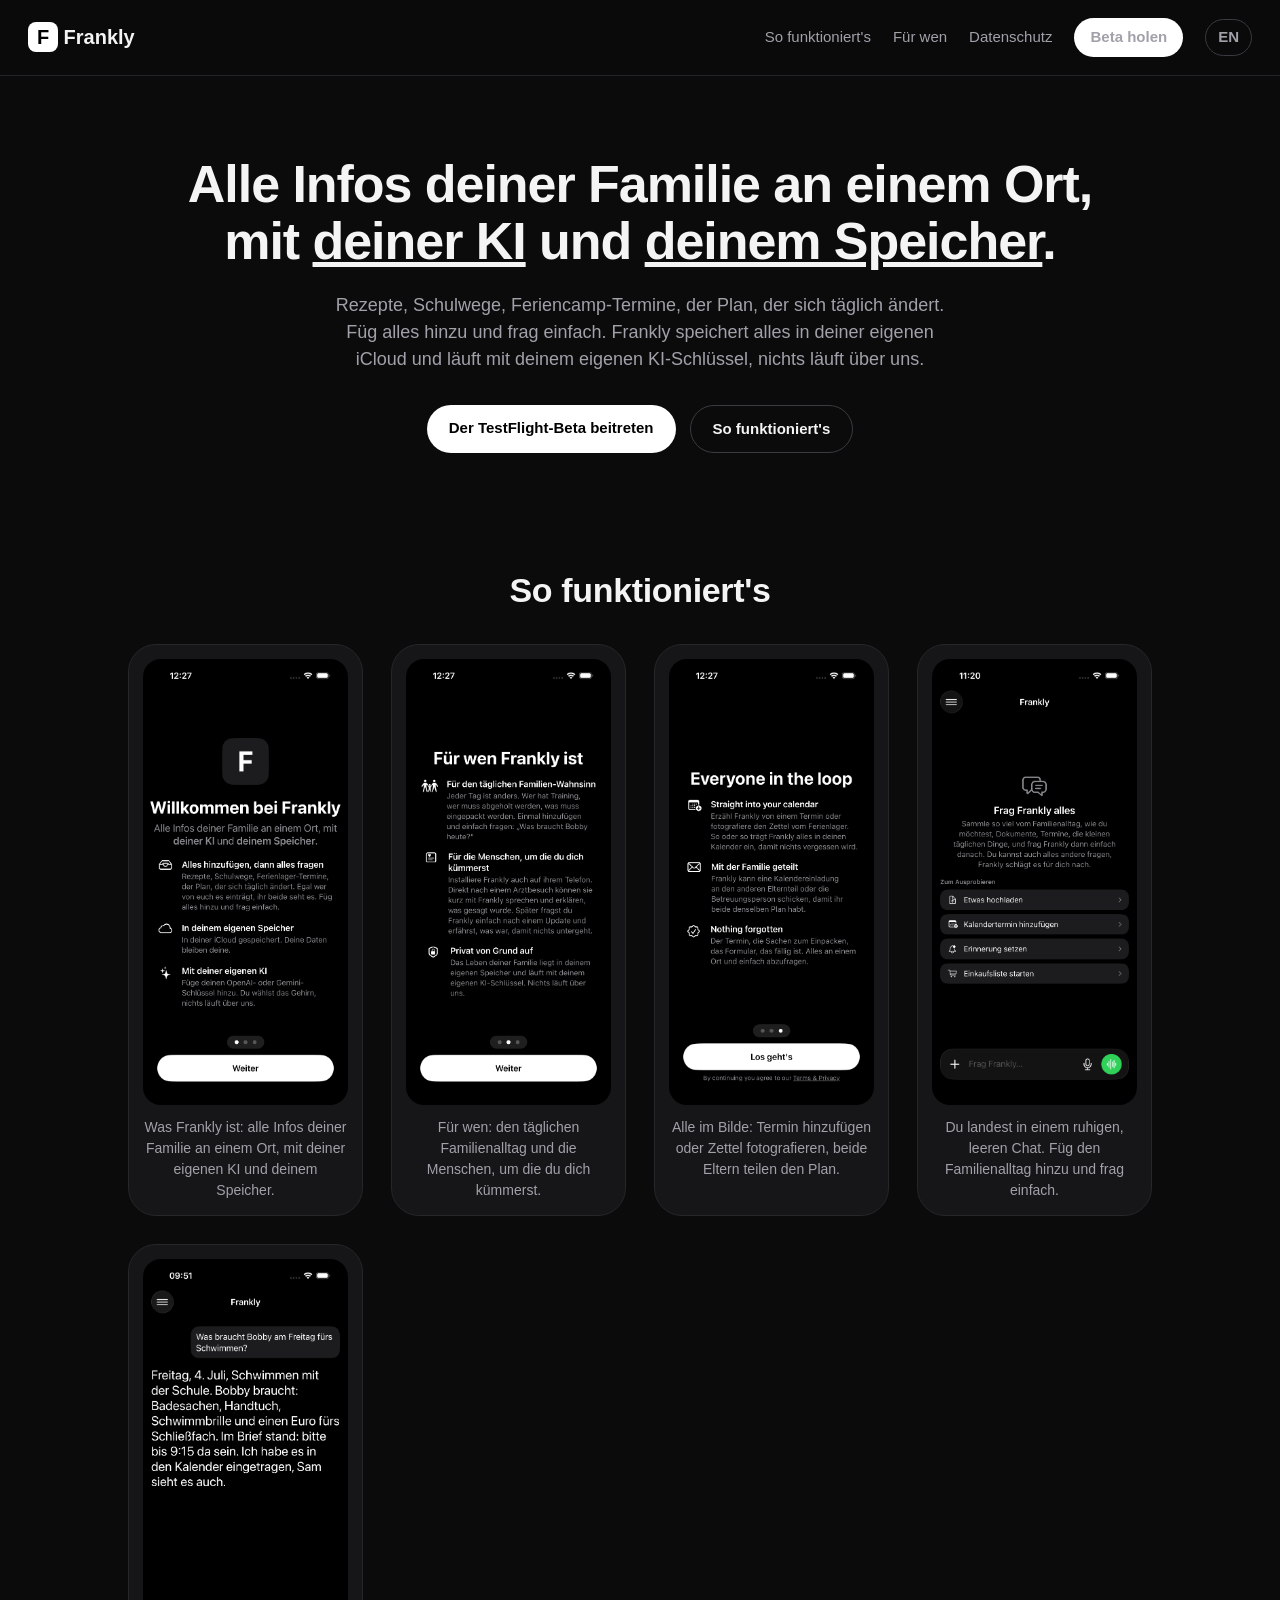
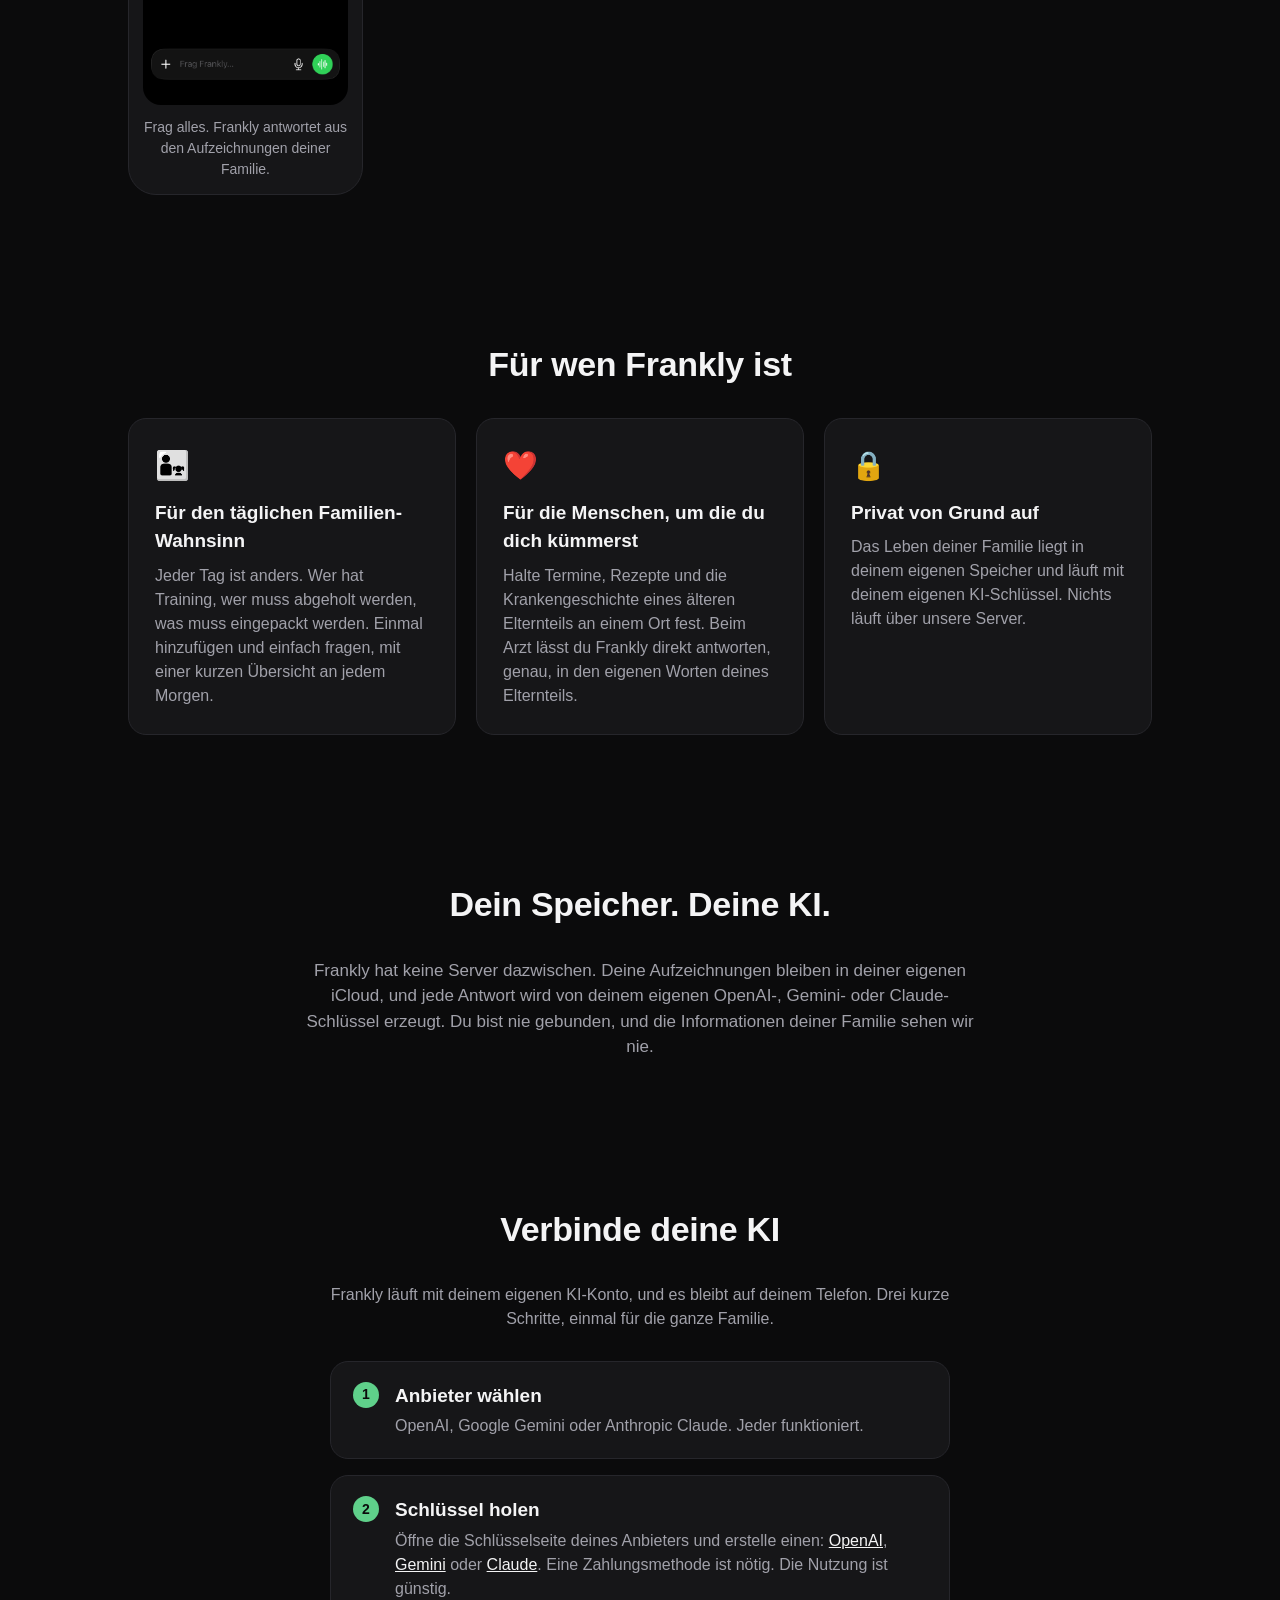
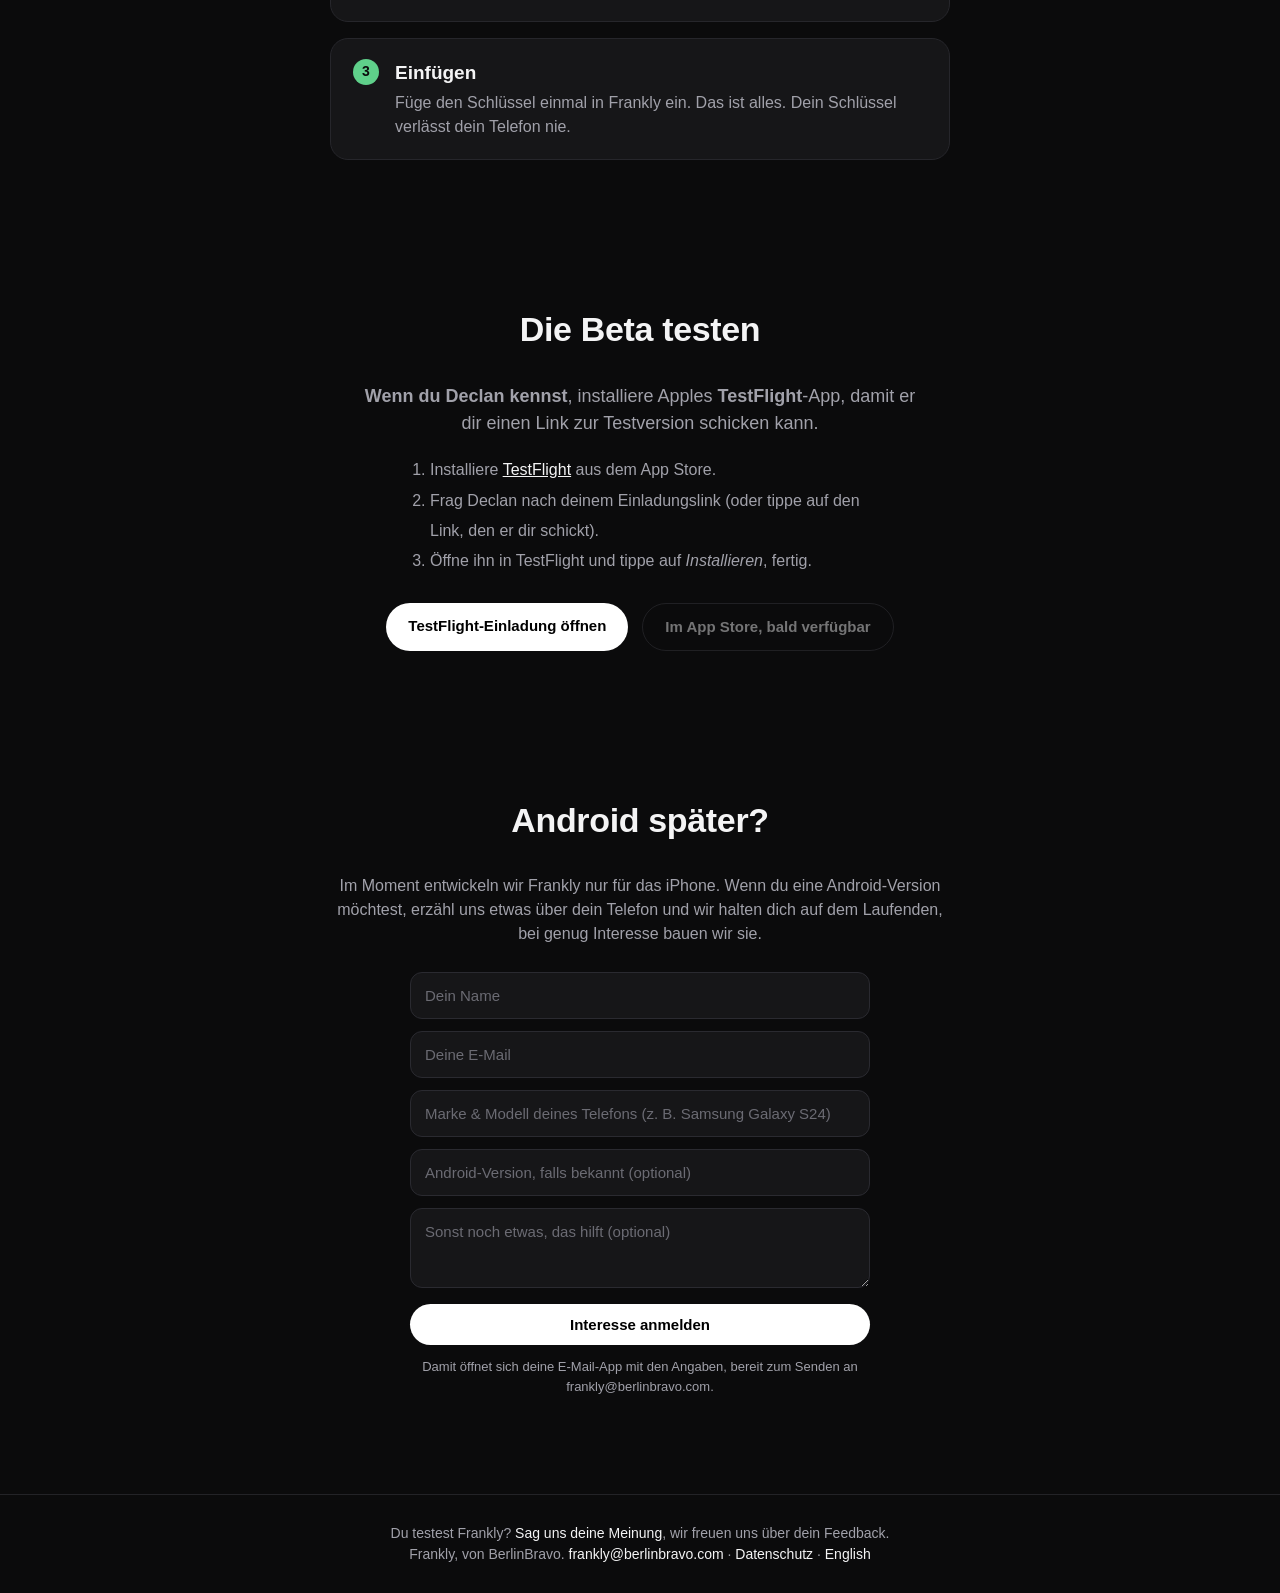
==== de.html @ 7f45dc77 "site: redesign 'Getting your AI key' -> 'Connect your AI' 3-step numbered strip per Design spec 02 (" ====
<!DOCTYPE html>
<html lang="de">
<head>
  <meta charset="UTF-8" />
  <meta name="viewport" content="width=device-width, initial-scale=1.0" />
  <title>Frankly, alle Infos deiner Familie an einem Ort</title>
  <meta name="description" content="Frankly bewahrt das medizinische, schulische und alltägliche Leben deiner Familie an einem Ort auf, in deinem eigenen Speicher, mit deiner eigenen KI. Füg alles hinzu und frag einfach." />
  <!-- Social / Link-Vorschau (Open Graph + Twitter) -->
  <meta property="og:type" content="website" />
  <meta property="og:site_name" content="Frankly" />
  <meta property="og:locale" content="de_DE" />
  <meta property="og:locale:alternate" content="en_GB" />
  <meta property="og:url" content="https://frankly.berlinbravo.com/de.html" />
  <meta property="og:title" content="Frankly, alle Infos deiner Familie an einem Ort" />
  <meta property="og:description" content="Foto vom Zettel, die Termine sind im Kalender, und ihr beide seht sie. In deiner eigenen iCloud, mit deiner eigenen KI. Nichts läuft über uns." />
  <meta property="og:image" content="https://frankly.berlinbravo.com/screenshots/chat-de.png" />
  <meta property="og:image:alt" content="Ein Gespräch mit Frankly über die Pläne deiner Familie" />
  <meta name="twitter:card" content="summary_large_image" />
  <meta name="twitter:title" content="Frankly, alle Infos deiner Familie an einem Ort" />
  <meta name="twitter:description" content="Foto vom Zettel, die Termine sind im Kalender, und ihr beide seht sie. In deiner eigenen iCloud, mit deiner eigenen KI." />
  <meta name="twitter:image" content="https://frankly.berlinbravo.com/screenshots/chat-de.png" />
  <link rel="alternate" hreflang="en" href="https://frankly.berlinbravo.com/" />
  <link rel="alternate" hreflang="de" href="https://frankly.berlinbravo.com/de.html" />
  <link rel="stylesheet" href="styles.css" />
</head>
<body>
  <header class="nav">
    <div class="brand"><a href="de.html"><span class="logo">F</span> Frankly</a></div>
    <nav>
      <a href="#how">So funktioniert's</a>
      <a href="#who">Für wen</a>
      <a href="#privacy">Datenschutz</a>
      <a class="btn btn-small" href="#get">Beta holen</a>
      <a class="lang" href="index.html">EN</a>
    </nav>
  </header>

  <section class="hero">
    <h1>Alle Infos deiner Familie an einem Ort,<br>mit <u>deiner KI</u> und <u>deinem Speicher</u>.</h1>
    <p class="sub">Rezepte, Schulwege, Feriencamp-Termine, der Plan, der sich täglich ändert. Füg alles hinzu und frag einfach. Frankly speichert alles in deiner eigenen iCloud und läuft mit deinem eigenen KI-Schlüssel, nichts läuft über uns.</p>
    <div class="cta">
      <a class="btn" href="#get">Der TestFlight-Beta beitreten</a>
      <a class="btn btn-ghost" href="#how">So funktioniert's</a>
    </div>
  </section>

  <section class="shots" id="how">
    <h2>So funktioniert's</h2>
    <div class="shot-grid">
      <figure class="phone">
        <img src="screenshots/setup1-de.png" alt="Willkommen bei Frankly" onerror="this.parentNode.classList.add('placeholder')" />
        <figcaption>Was Frankly ist: alle Infos deiner Familie an einem Ort, mit deiner eigenen KI und deinem Speicher.</figcaption>
      </figure>
      <figure class="phone">
        <img src="screenshots/setup2-de.png" alt="Für wen Frankly ist" onerror="this.parentNode.classList.add('placeholder')" />
        <figcaption>Für wen: den täglichen Familienalltag und die Menschen, um die du dich kümmerst.</figcaption>
      </figure>
      <figure class="phone">
        <img src="screenshots/setup3-de.png" alt="Alle im Bilde" onerror="this.parentNode.classList.add('placeholder')" />
        <figcaption>Alle im Bilde: Termin hinzufügen oder Zettel fotografieren, beide Eltern teilen den Plan.</figcaption>
      </figure>
      <figure class="phone">
        <img src="screenshots/chatblank-de.png" alt="Frag Frankly alles" onerror="this.parentNode.classList.add('placeholder')" />
        <figcaption>Du landest in einem ruhigen, leeren Chat. Füg den Familienalltag hinzu und frag einfach.</figcaption>
      </figure>
      <figure class="phone">
        <img src="screenshots/chat-de.png" alt="Frankly antwortet über deine Familie" onerror="this.parentNode.classList.add('placeholder')" />
        <figcaption>Frag alles. Frankly antwortet aus den Aufzeichnungen deiner Familie.</figcaption>
      </figure>
    </div>
  </section>

  <section class="who" id="who">
    <h2>Für wen Frankly ist</h2>
    <div class="cards">
      <div class="card">
        <div class="ic">👨‍👧</div>
        <h3>Für den täglichen Familien-Wahnsinn</h3>
        <p>Jeder Tag ist anders. Wer hat Training, wer muss abgeholt werden, was muss eingepackt werden. Einmal hinzufügen und einfach fragen, mit einer kurzen Übersicht an jedem Morgen.</p>
      </div>
      <div class="card">
        <div class="ic">❤️</div>
        <h3>Für die Menschen, um die du dich kümmerst</h3>
        <p>Halte Termine, Rezepte und die Krankengeschichte eines älteren Elternteils an einem Ort fest. Beim Arzt lässt du Frankly direkt antworten, genau, in den eigenen Worten deines Elternteils.</p>
      </div>
      <div class="card">
        <div class="ic">🔒</div>
        <h3>Privat von Grund auf</h3>
        <p>Das Leben deiner Familie liegt in deinem eigenen Speicher und läuft mit deinem eigenen KI-Schlüssel. Nichts läuft über unsere Server.</p>
      </div>
    </div>
  </section>

  <section class="privacy" id="privacy">
    <h2>Dein Speicher. Deine KI.</h2>
    <p>Frankly hat keine Server dazwischen. Deine Aufzeichnungen bleiben in deiner eigenen iCloud, und jede Antwort wird von deinem eigenen OpenAI-, Gemini- oder Claude-Schlüssel erzeugt. Du bist nie gebunden, und die Informationen deiner Familie sehen wir nie.</p>
  </section>

  <section class="getkey" id="getkey">
    <h2>Verbinde deine KI</h2>
    <p class="apology">Frankly läuft mit deinem eigenen KI-Konto, und es bleibt auf deinem Telefon. Drei kurze Schritte, einmal für die ganze Familie.</p>
    <ol class="steps">
      <li class="step">
        <span class="badge">1</span>
        <div><h3>Anbieter wählen</h3><p>OpenAI, Google Gemini oder Anthropic Claude. Jeder funktioniert.</p></div>
      </li>
      <li class="step">
        <span class="badge">2</span>
        <div><h3>Schlüssel holen</h3><p>Öffne die Schlüsselseite deines Anbieters und erstelle einen: <a href="https://platform.openai.com/api-keys">OpenAI</a>, <a href="https://aistudio.google.com/app/apikey">Gemini</a> oder <a href="https://console.anthropic.com/settings/keys">Claude</a>. Eine Zahlungsmethode ist nötig. Die Nutzung ist günstig.</p></div>
      </li>
      <li class="step">
        <span class="badge">3</span>
        <div><h3>Einfügen</h3><p>Füge den Schlüssel einmal in Frankly ein. Das ist alles. Dein Schlüssel verlässt dein Telefon nie.</p></div>
      </li>
    </ol>
  </section>

  <section class="get" id="get">
    <h2>Die Beta testen</h2>
    <p class="beta-note"><strong>Wenn du Declan kennst</strong>, installiere Apples <strong>TestFlight</strong>-App, damit er dir einen Link zur Testversion schicken kann.</p>
    <ol class="beta-steps">
      <li>Installiere <a href="https://apps.apple.com/app/testflight/id899247664">TestFlight</a> aus dem App Store.</li>
      <li>Frag Declan nach deinem Einladungslink (oder tippe auf den Link, den er dir schickt).</li>
      <li>Öffne ihn in TestFlight und tippe auf <em>Installieren</em>, fertig.</li>
    </ol>
    <div class="cta">
      <a class="btn" href="TESTFLIGHT_LINK_HERE">TestFlight-Einladung öffnen</a>
      <a class="btn btn-ghost disabled" href="#" aria-disabled="true">Im App Store, bald verfügbar</a>
    </div>
  </section>

  <section class="android" id="android">
    <h2>Android später?</h2>
    <p>Im Moment entwickeln wir Frankly nur für das iPhone. Wenn du eine Android-Version möchtest, erzähl uns etwas über dein Telefon und wir halten dich auf dem Laufenden, bei genug Interesse bauen wir sie.</p>
    <form class="interest" onsubmit="return sendAndroid(event)">
      <input id="aName" placeholder="Dein Name" required />
      <input id="aEmail" type="email" placeholder="Deine E-Mail" required />
      <input id="aPhone" placeholder="Marke &amp; Modell deines Telefons (z. B. Samsung Galaxy S24)" required />
      <input id="aAndroid" placeholder="Android-Version, falls bekannt (optional)" />
      <textarea id="aNotes" placeholder="Sonst noch etwas, das hilft (optional)"></textarea>
      <button type="submit" class="btn">Interesse anmelden</button>
      <p class="formnote">Damit öffnet sich deine E-Mail-App mit den Angaben, bereit zum Senden an frankly@berlinbravo.com.</p>
    </form>
  </section>

  <footer>
    <p>Du testest Frankly? <a href="mailto:frankly@berlinbravo.com?subject=Frankly%20Feedback">Sag uns deine Meinung</a>, wir freuen uns über dein Feedback.</p>
    <p>Frankly, von BerlinBravo. <a href="mailto:frankly@berlinbravo.com">frankly@berlinbravo.com</a> · <a href="privacy.html">Datenschutz</a> · <a href="index.html">English</a></p>
  </footer>

  <script>
    function sendAndroid(e) {
      e.preventDefault();
      var v = function (id) { return document.getElementById(id).value; };
      var body = "Name: " + v('aName') + "\nE-Mail: " + v('aEmail') +
        "\nMarke & Modell: " + v('aPhone') +
        "\nAndroid-Version: " + v('aAndroid') +
        "\nNotizen: " + v('aNotes');
      window.location.href = "mailto:frankly@berlinbravo.com?subject=" +
        encodeURIComponent("Frankly, Android-Interesse") +
        "&body=" + encodeURIComponent(body);
      return false;
    }
  </script>
</body>
</html>
---- styles.css ----
:root {
  --bg: #0b0b0c;
  --panel: #161618;
  --panel2: #1f1f22;
  --text: #f4f4f5;
  --muted: #a1a1aa;
  --accent: #ffffff;
}

* { box-sizing: border-box; margin: 0; padding: 0; }

body {
  font-family: -apple-system, BlinkMacSystemFont, "Segoe UI", Roboto, Helvetica, Arial, sans-serif;
  background: var(--bg);
  color: var(--text);
  line-height: 1.5;
  -webkit-font-smoothing: antialiased;
}

a { color: inherit; text-decoration: none; }
u { text-decoration: underline; text-underline-offset: 3px; }

.nav {
  display: flex; align-items: center; justify-content: space-between;
  padding: 18px 28px; position: sticky; top: 0;
  background: rgba(11,11,12,0.8); backdrop-filter: blur(12px);
  border-bottom: 1px solid #232327; z-index: 10;
}
.brand { font-weight: 700; font-size: 20px; display: flex; align-items: center; gap: 10px; }
.logo {
  display: inline-flex; align-items: center; justify-content: center;
  width: 30px; height: 30px; border-radius: 8px;
  background: var(--accent); color: #000; font-weight: 800;
}
.nav nav { display: flex; align-items: center; gap: 22px; }
.nav nav a { color: var(--muted); font-size: 15px; }
.nav nav a:hover { color: var(--text); }

.btn {
  display: inline-block; background: var(--accent); color: #000;
  padding: 12px 22px; border-radius: 999px; font-weight: 600; font-size: 15px;
  white-space: nowrap;
  transition: transform .08s ease, opacity .15s ease;
}
.btn:hover { transform: translateY(-1px); }
.btn-small { padding: 8px 16px; font-size: 14px; }
.btn-ghost { background: transparent; color: var(--text); border: 1px solid #3a3a40; }
.btn.disabled { opacity: .45; pointer-events: none; }

section { padding: 72px 28px; max-width: 1080px; margin: 0 auto; }
h1 { font-size: clamp(30px, 6vw, 52px); line-height: 1.1; letter-spacing: -0.02em; }
h2 { font-size: clamp(24px, 4vw, 34px); margin-bottom: 28px; letter-spacing: -0.01em; }
.shots h2, .who h2, .getkey h2 { text-align: center; }
h3 { font-size: 19px; margin-bottom: 8px; }

.hero { text-align: center; padding-top: 80px; padding-bottom: 40px; }
.hero .sub { color: var(--muted); font-size: 18px; max-width: 640px; margin: 22px auto 32px; }
.cta { display: flex; gap: 14px; justify-content: center; flex-wrap: wrap; }

.shot-grid { display: grid; grid-template-columns: repeat(auto-fit, minmax(200px, 1fr)); gap: 28px; }
.phone {
  background: var(--panel); border: 1px solid #26262b; border-radius: 28px;
  padding: 14px; text-align: center;
}
.phone img { width: 100%; border-radius: 18px; display: block; }
.phone.placeholder img { display: none; }
.phone.placeholder {
  aspect-ratio: 9 / 19; display: flex; flex-direction: column;
  align-items: center; justify-content: flex-end;
  background: repeating-linear-gradient(135deg, #161618, #161618 12px, #19191c 12px, #19191c 24px);
}
.phone figcaption { color: var(--muted); font-size: 14px; margin-top: 12px; }

.cards { display: grid; grid-template-columns: repeat(auto-fit, minmax(260px, 1fr)); gap: 20px; }
.card { background: var(--panel); border: 1px solid #26262b; border-radius: 18px; padding: 26px; }
.card .ic { font-size: 28px; margin-bottom: 12px; }
.card p { color: var(--muted); }

.privacy { text-align: center; }
.privacy p { color: var(--muted); max-width: 680px; margin: 0 auto; font-size: 17px; }

.getkey .apology { color: var(--muted); max-width: 680px; margin: 0 auto 30px; text-align: center; }
.getkey .steps { list-style: none; max-width: 620px; margin: 0 auto; padding: 0; display: flex; flex-direction: column; gap: 16px; }
.getkey .step { display: flex; gap: 16px; align-items: flex-start; background: var(--panel); border: 1px solid #26262b; border-radius: 18px; padding: 20px 22px; text-align: left; }
.getkey .badge { flex: 0 0 auto; width: 26px; height: 26px; border-radius: 999px; background: #5fd08a; color: #0b0b0c; font-weight: 700; font-size: 14px; display: flex; align-items: center; justify-content: center; }
.getkey .step h3 { margin-bottom: 4px; }
.getkey .step p { color: var(--muted); }
.getkey .step a { color: var(--text); text-decoration: underline; }
.keys { display: grid; grid-template-columns: repeat(auto-fit, minmax(260px, 1fr)); gap: 20px; }
.keycard { background: var(--panel); border: 1px solid #26262b; border-radius: 18px; padding: 24px; }
.keycard h3 { display: flex; align-items: center; gap: 10px; margin-bottom: 12px; }
.keycard .free, .keycard .paid { font-size: 12px; font-weight: 700; padding: 2px 8px; border-radius: 999px; }
.keycard .free { color: #0b0b0c; background: #5fd08a; }
.keycard .paid { color: var(--muted); border: 1px solid #3a3a40; }
.keycard ol { color: var(--muted); padding-left: 20px; line-height: 1.8; margin-bottom: 14px; }
.keycard a { color: var(--text); text-decoration: underline; }
.ss { border: 1px solid #26262b; border-radius: 12px; padding: 8px; }
.ss img { width: 100%; border-radius: 8px; display: block; }
.ss.placeholder img { display: none; }
.ss.placeholder { aspect-ratio: 16 / 10; display: flex; align-items: flex-end; justify-content: center; background: repeating-linear-gradient(135deg, #161618, #161618 12px, #19191c 12px, #19191c 24px); }
.ss figcaption { color: var(--muted); font-size: 13px; text-align: center; margin-top: 8px; }

.get { text-align: center; }
.get p { color: var(--muted); margin-bottom: 18px; }
.beta-note { color: var(--text); font-size: 18px; max-width: 560px; margin: 0 auto 18px; }
.beta-steps { display: inline-block; text-align: left; color: var(--muted); max-width: 460px; margin: 0 auto 26px; padding-left: 20px; line-height: 1.9; }
.beta-steps a { color: var(--text); text-decoration: underline; }

.legal { max-width: 760px; }
.legal h1 { margin-bottom: 6px; }
.legal .updated { color: var(--muted); margin-bottom: 28px; }
.legal h2 { font-size: 22px; margin: 30px 0 12px; }
.legal p, .legal li { color: var(--muted); }
.legal ul { padding-left: 22px; line-height: 1.8; }
.legal a { color: var(--text); text-decoration: underline; }
.brand a { color: inherit; }

.lang { border: 1px solid #3a3a40; border-radius: 999px; padding: 6px 12px; font-size: 13px; font-weight: 700; color: var(--muted); }
.lang:hover { color: var(--text); }

.android { text-align: center; }
.android p { color: var(--muted); max-width: 620px; margin: 0 auto 26px; }
.interest { max-width: 460px; margin: 0 auto; display: flex; flex-direction: column; gap: 12px; text-align: left; }
.interest input, .interest textarea {
  background: var(--panel); border: 1px solid #2a2a30; border-radius: 12px;
  padding: 14px; color: var(--text); font-size: 15px; font-family: inherit;
}
.interest textarea { min-height: 80px; resize: vertical; }
.interest input::placeholder, .interest textarea::placeholder { color: #6b6b73; }
.interest .btn { border: none; cursor: pointer; margin-top: 4px; }
.formnote { color: var(--muted); font-size: 13px; text-align: center; margin-top: 6px; }

footer { border-top: 1px solid #232327; padding: 28px; text-align: center; color: var(--muted); font-size: 14px; }
footer a { color: var(--text); }

/* Mobile: keep the nav on one tidy row — hide the in-page anchor links (the page
   scrolls anyway), keep brand · Get the beta · language. */
@media (max-width: 640px) {
  .nav { padding: 14px 16px; }
  .nav nav { gap: 12px; }
  .nav nav a:not(.btn):not(.lang) { display: none; }
  .brand { font-size: 18px; }
  h1 { font-size: clamp(26px, 8vw, 40px); }
  section { padding: 56px 22px; }
}
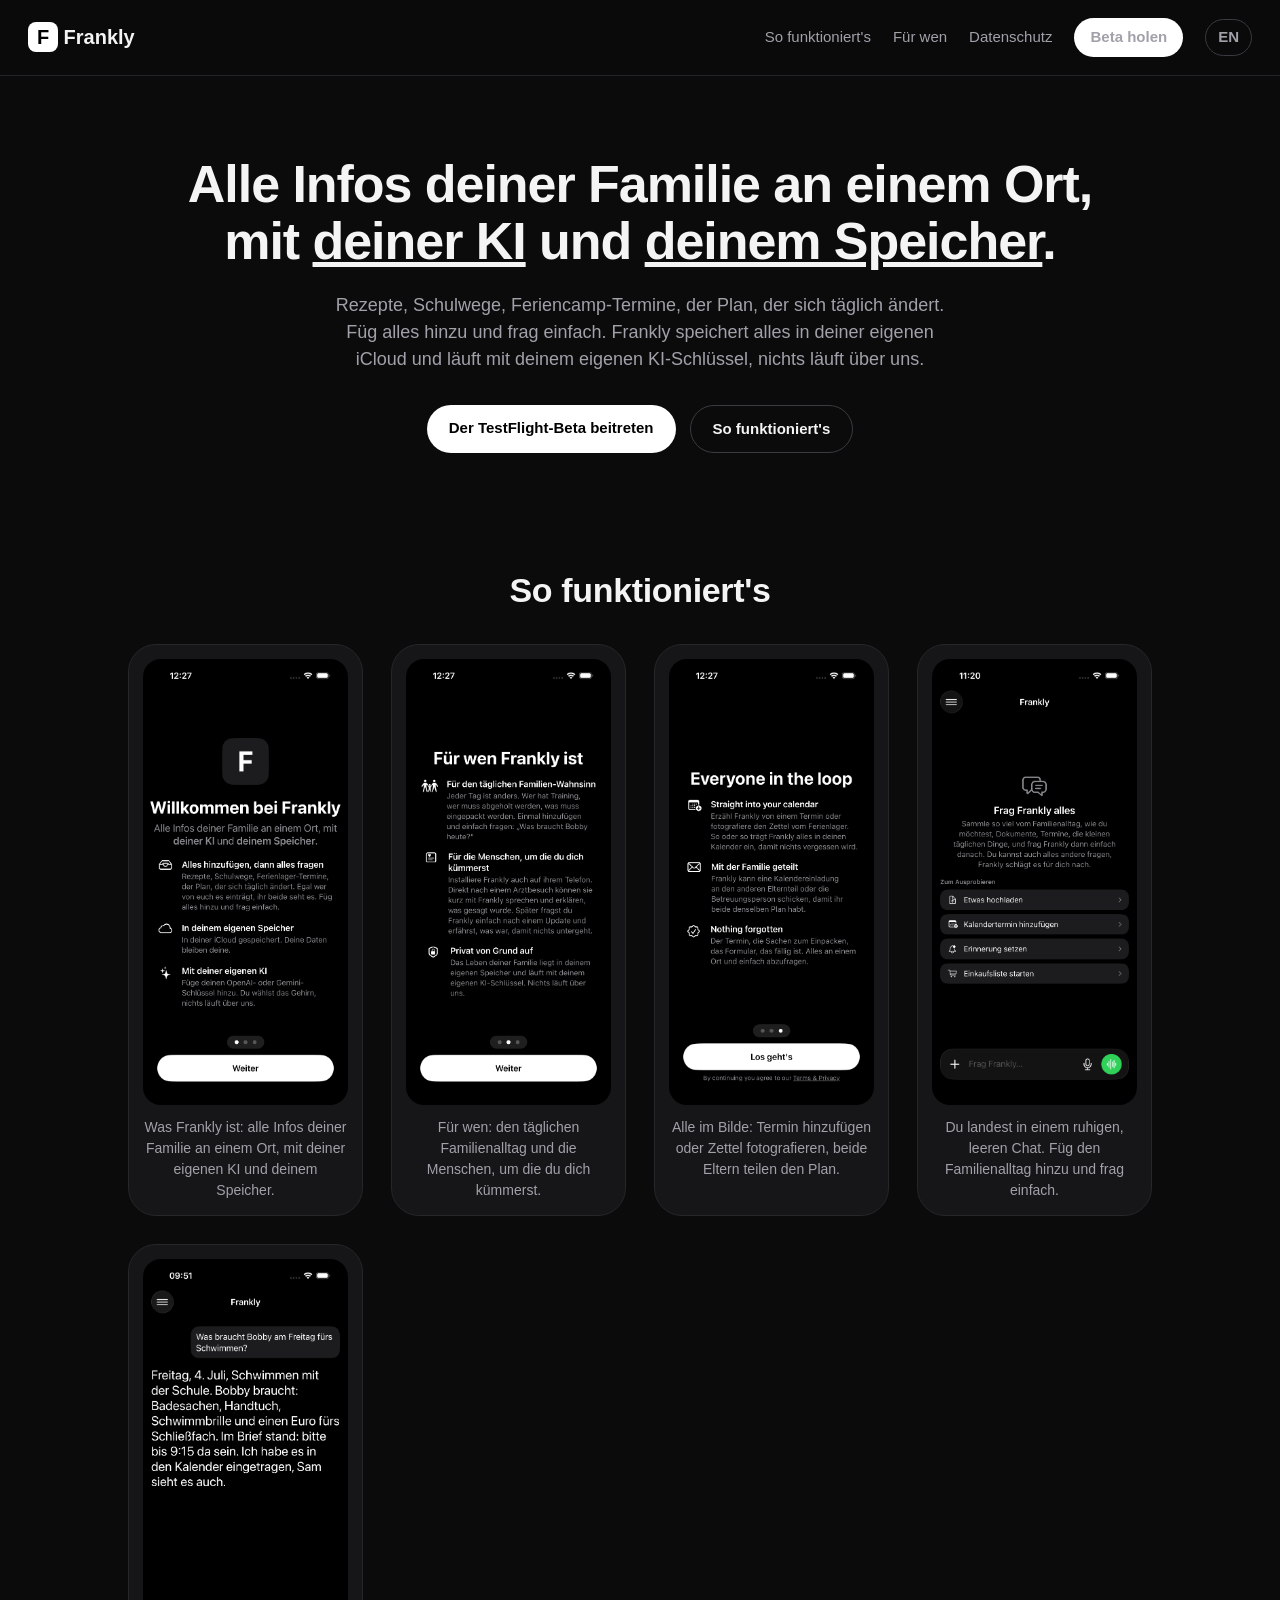
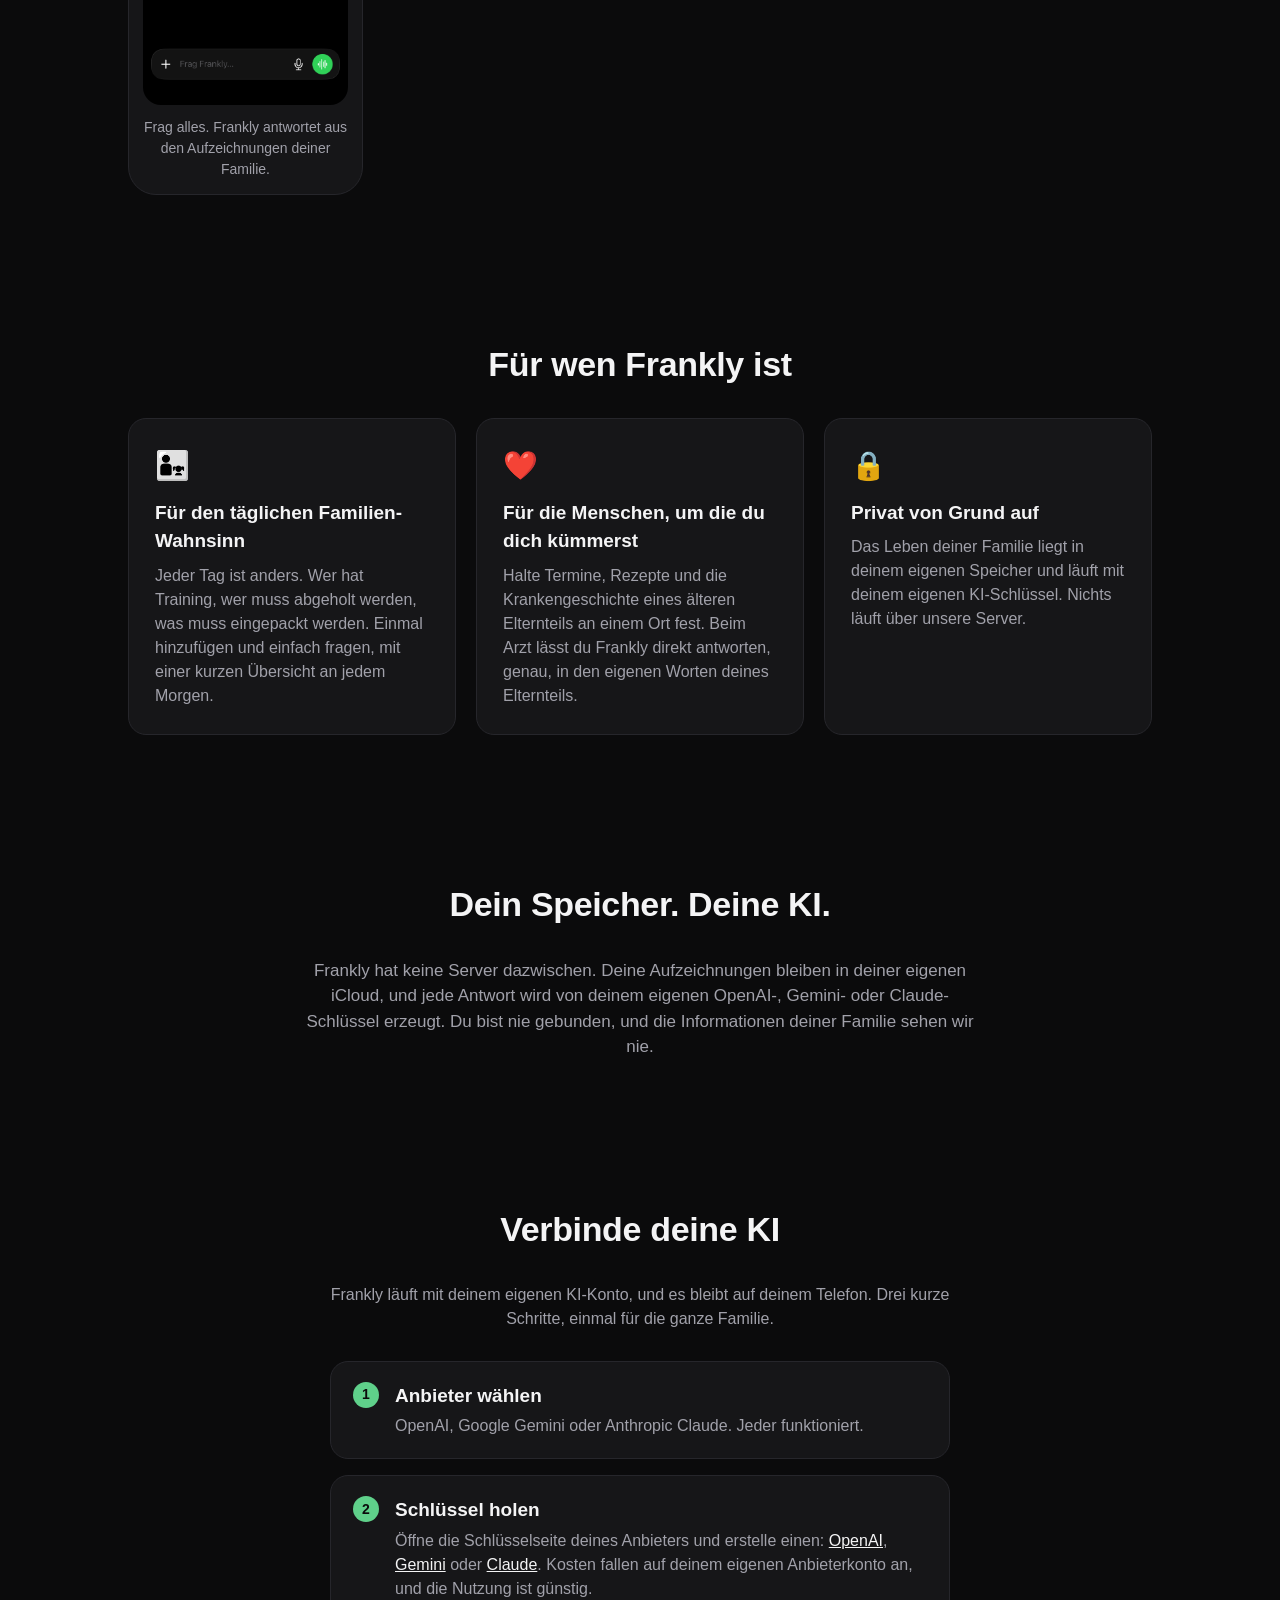
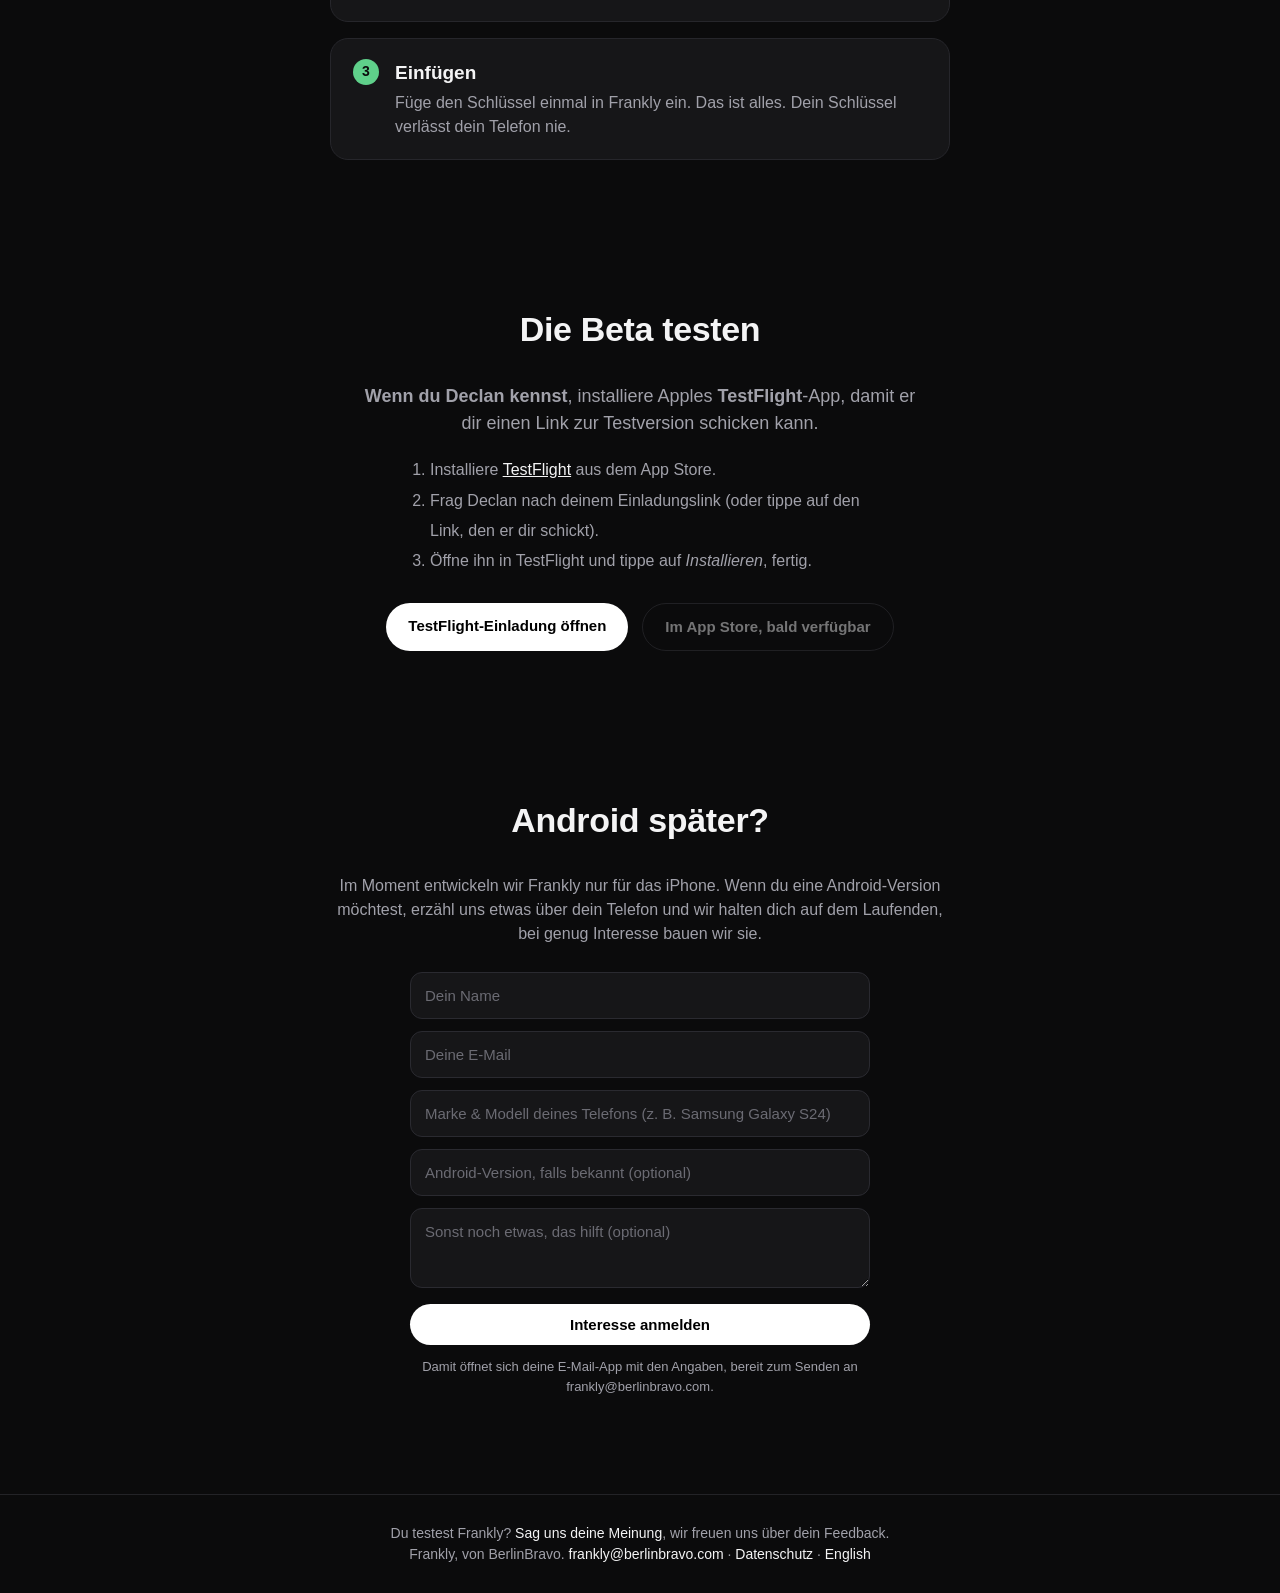
==== commit 84299dbb: "site: neutral Gemini cost wording in Connect-your-AI step 2 (remove 'payment needed' absolute that c" ====
--- a/de.html
+++ b/de.html
@@ -106,7 +106,7 @@
       </li>
       <li class="step">
         <span class="badge">2</span>
-        <div><h3>Schlüssel holen</h3><p>Öffne die Schlüsselseite deines Anbieters und erstelle einen: <a href="https://platform.openai.com/api-keys">OpenAI</a>, <a href="https://aistudio.google.com/app/apikey">Gemini</a> oder <a href="https://console.anthropic.com/settings/keys">Claude</a>. Eine Zahlungsmethode ist nötig. Die Nutzung ist günstig.</p></div>
+        <div><h3>Schlüssel holen</h3><p>Öffne die Schlüsselseite deines Anbieters und erstelle einen: <a href="https://platform.openai.com/api-keys">OpenAI</a>, <a href="https://aistudio.google.com/app/apikey">Gemini</a> oder <a href="https://console.anthropic.com/settings/keys">Claude</a>. Kosten fallen auf deinem eigenen Anbieterkonto an, und die Nutzung ist günstig.</p></div>
       </li>
       <li class="step">
         <span class="badge">3</span>
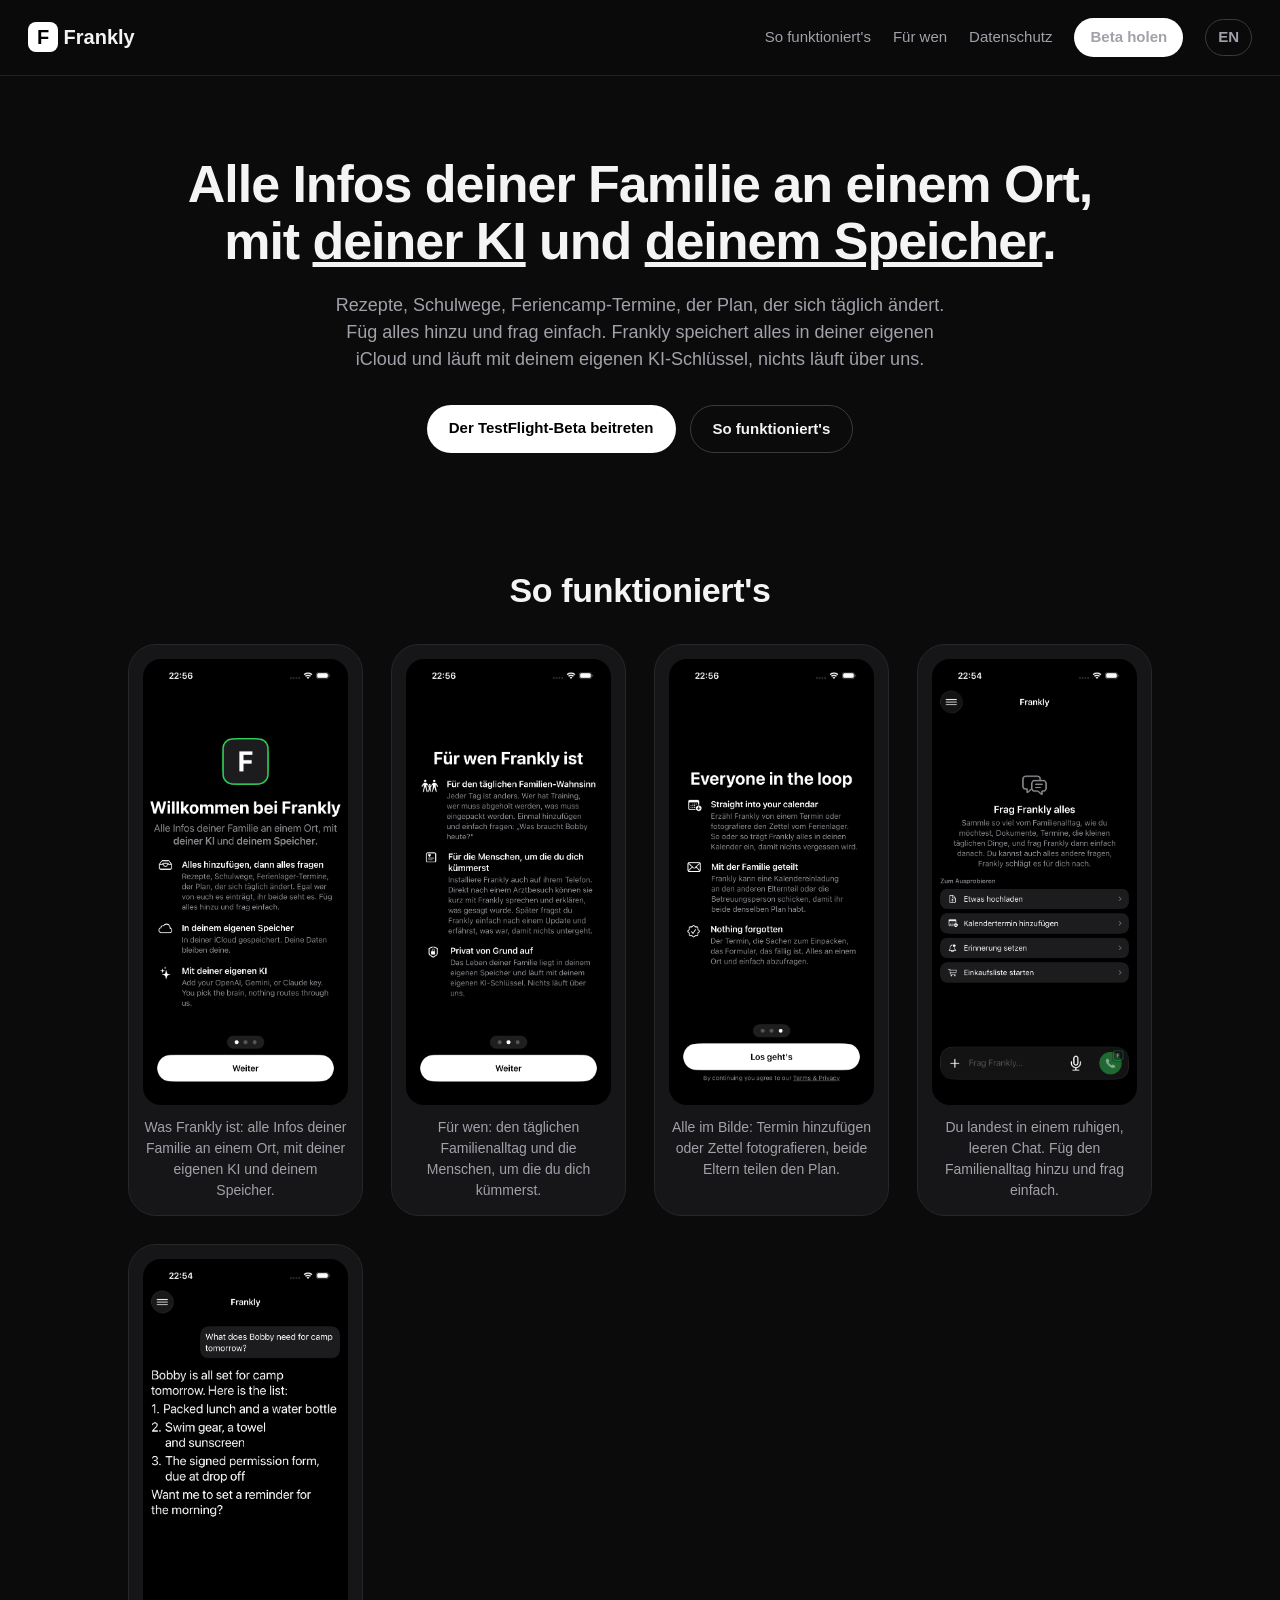
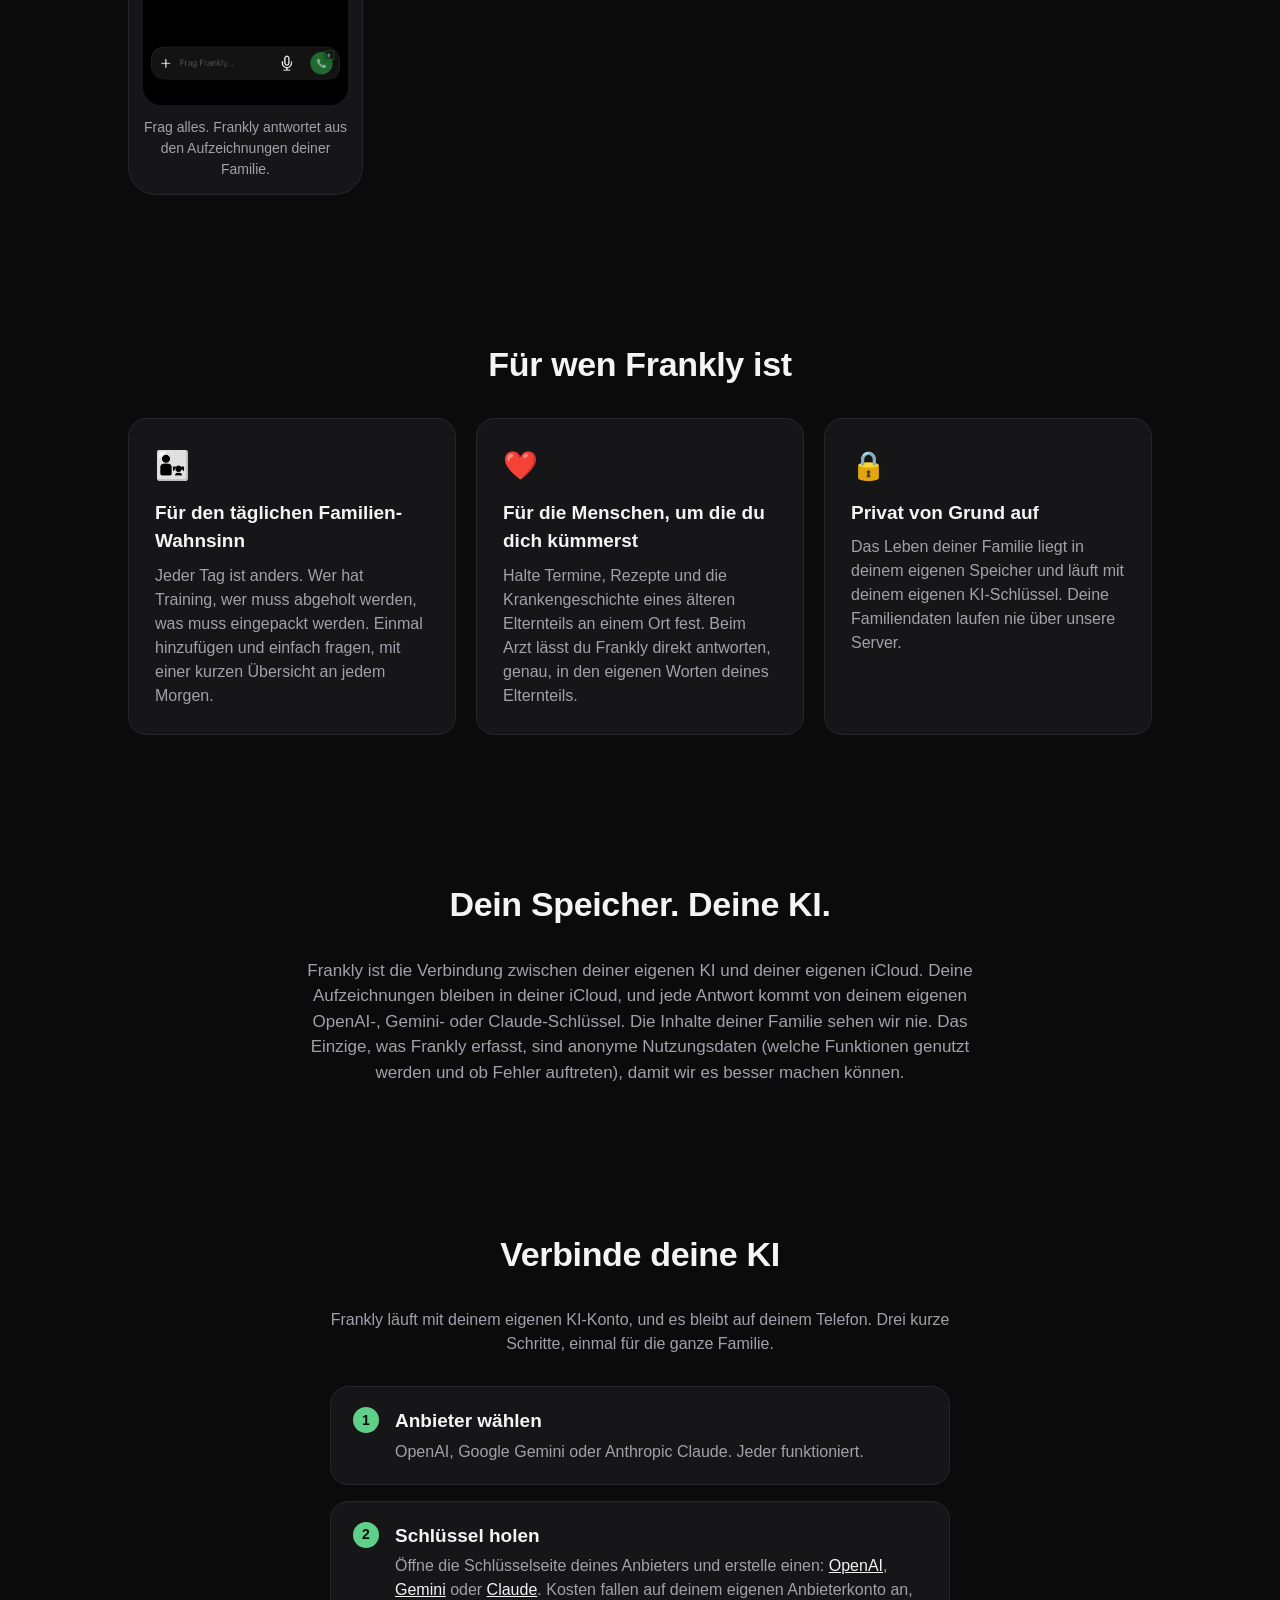
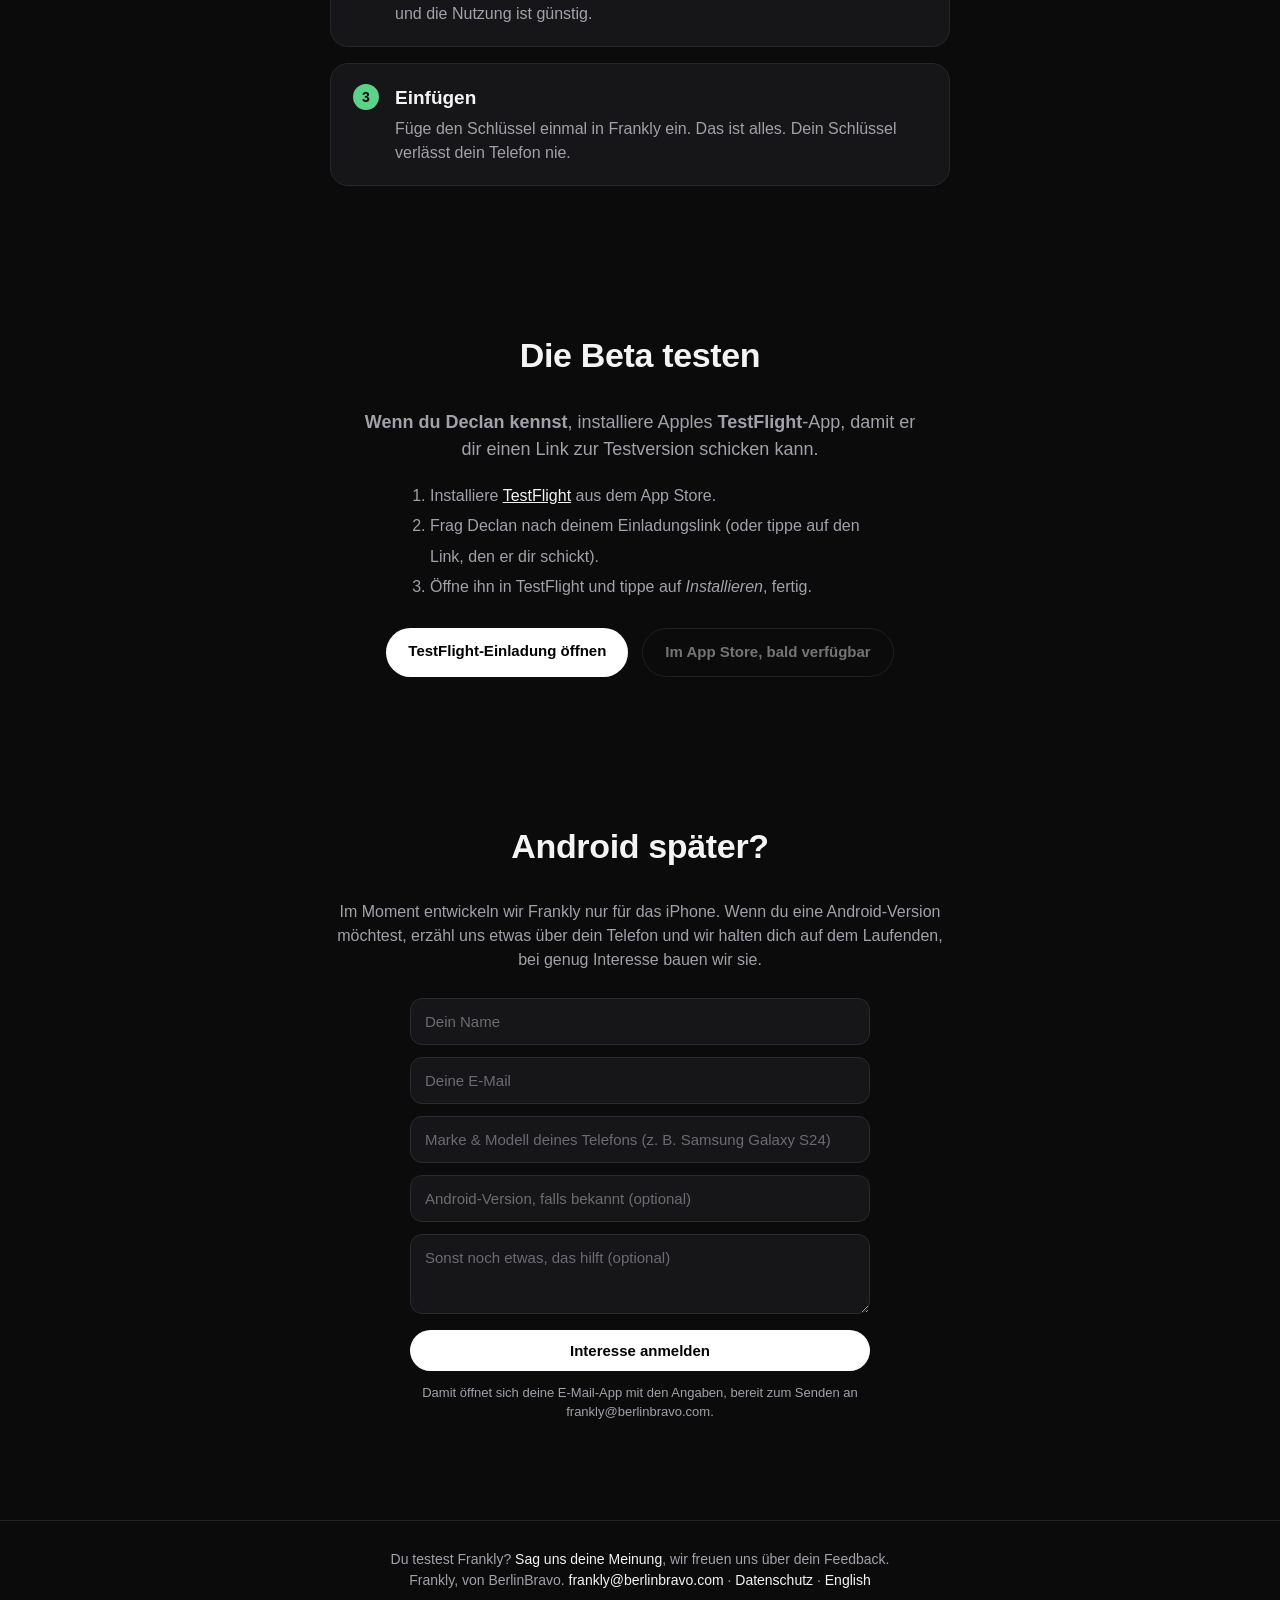
==== commit 2f43888e: "site: reconcile privacy copy with telemetry (content private + anonymous usage only), EN+DE — per fi" ====
--- a/de.html
+++ b/de.html
@@ -86,14 +86,14 @@
       <div class="card">
         <div class="ic">🔒</div>
         <h3>Privat von Grund auf</h3>
-        <p>Das Leben deiner Familie liegt in deinem eigenen Speicher und läuft mit deinem eigenen KI-Schlüssel. Nichts läuft über unsere Server.</p>
+        <p>Das Leben deiner Familie liegt in deinem eigenen Speicher und läuft mit deinem eigenen KI-Schlüssel. Deine Familiendaten laufen nie über unsere Server.</p>
       </div>
     </div>
   </section>
 
   <section class="privacy" id="privacy">
     <h2>Dein Speicher. Deine KI.</h2>
-    <p>Frankly hat keine Server dazwischen. Deine Aufzeichnungen bleiben in deiner eigenen iCloud, und jede Antwort wird von deinem eigenen OpenAI-, Gemini- oder Claude-Schlüssel erzeugt. Du bist nie gebunden, und die Informationen deiner Familie sehen wir nie.</p>
+    <p>Frankly ist die Verbindung zwischen deiner eigenen KI und deiner eigenen iCloud. Deine Aufzeichnungen bleiben in deiner iCloud, und jede Antwort kommt von deinem eigenen OpenAI-, Gemini- oder Claude-Schlüssel. Die Inhalte deiner Familie sehen wir nie. Das Einzige, was Frankly erfasst, sind anonyme Nutzungsdaten (welche Funktionen genutzt werden und ob Fehler auftreten), damit wir es besser machen können.</p>
   </section>
 
   <section class="getkey" id="getkey">
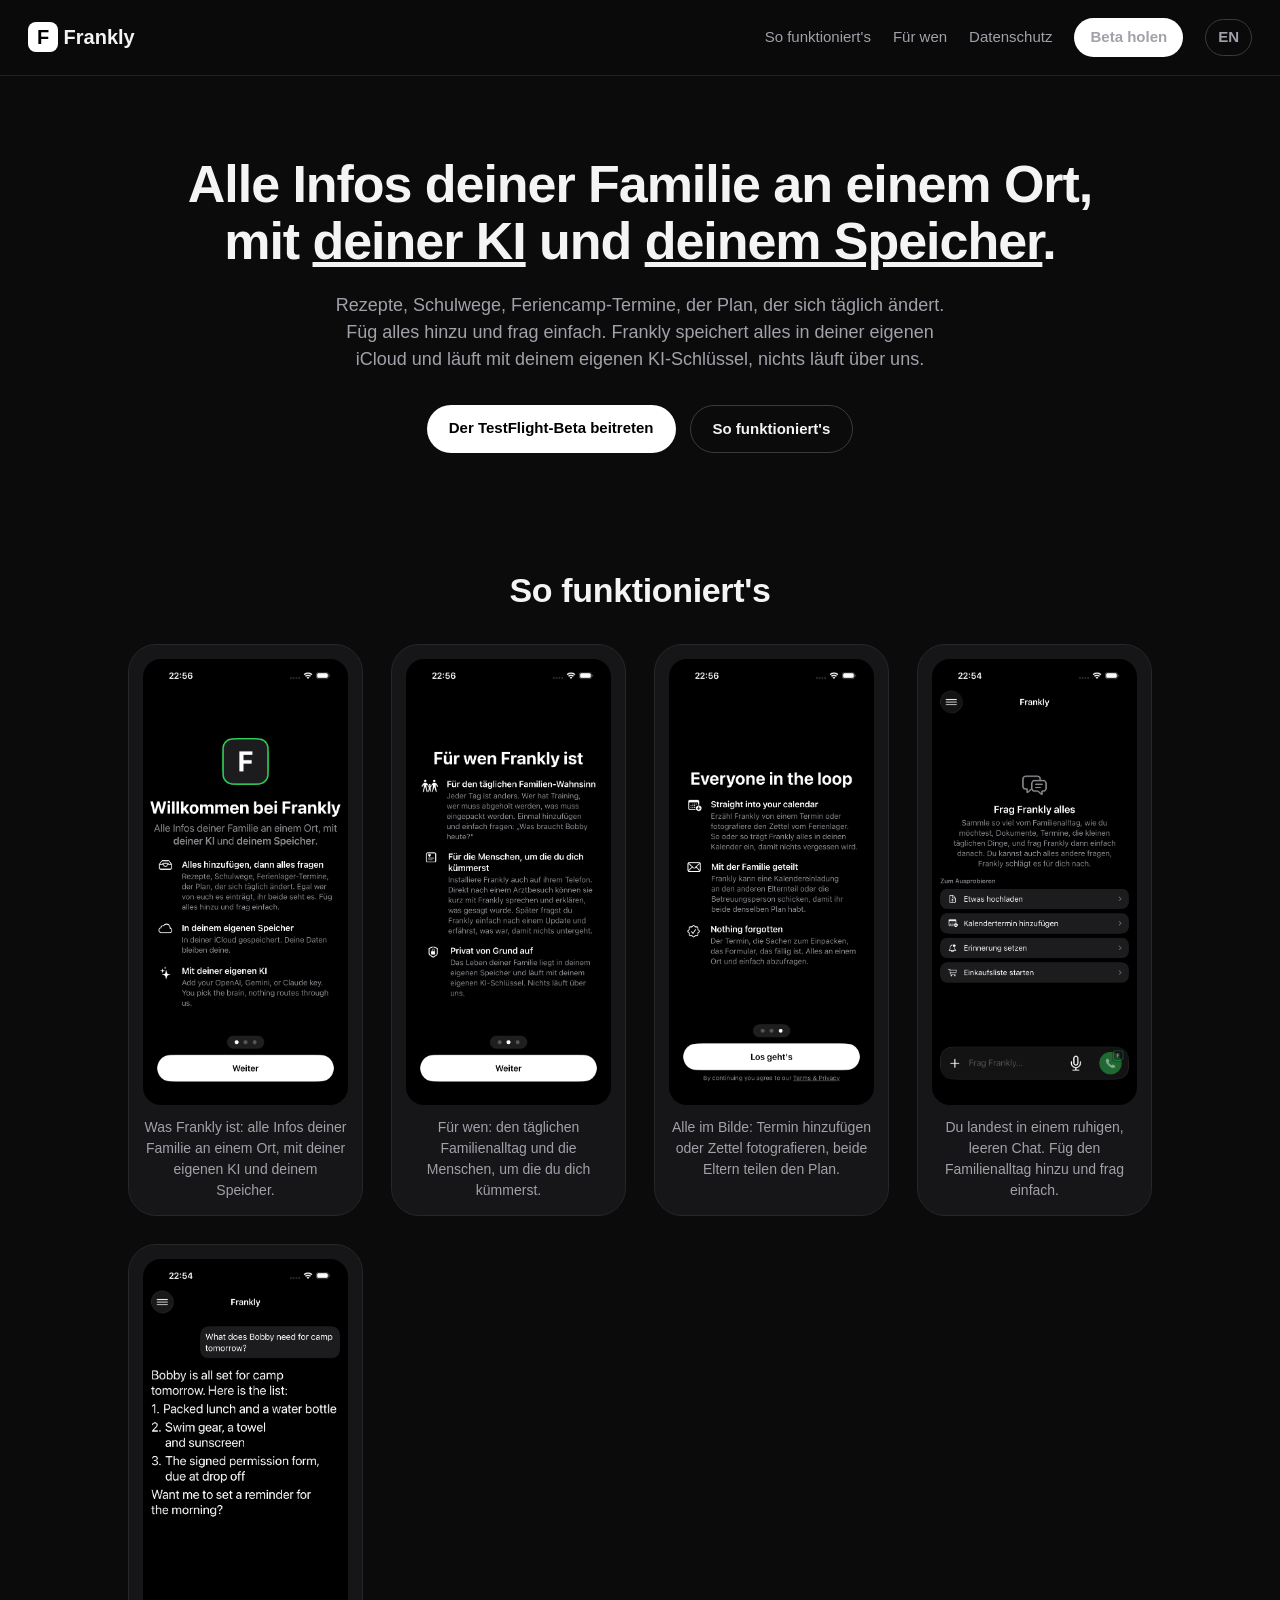
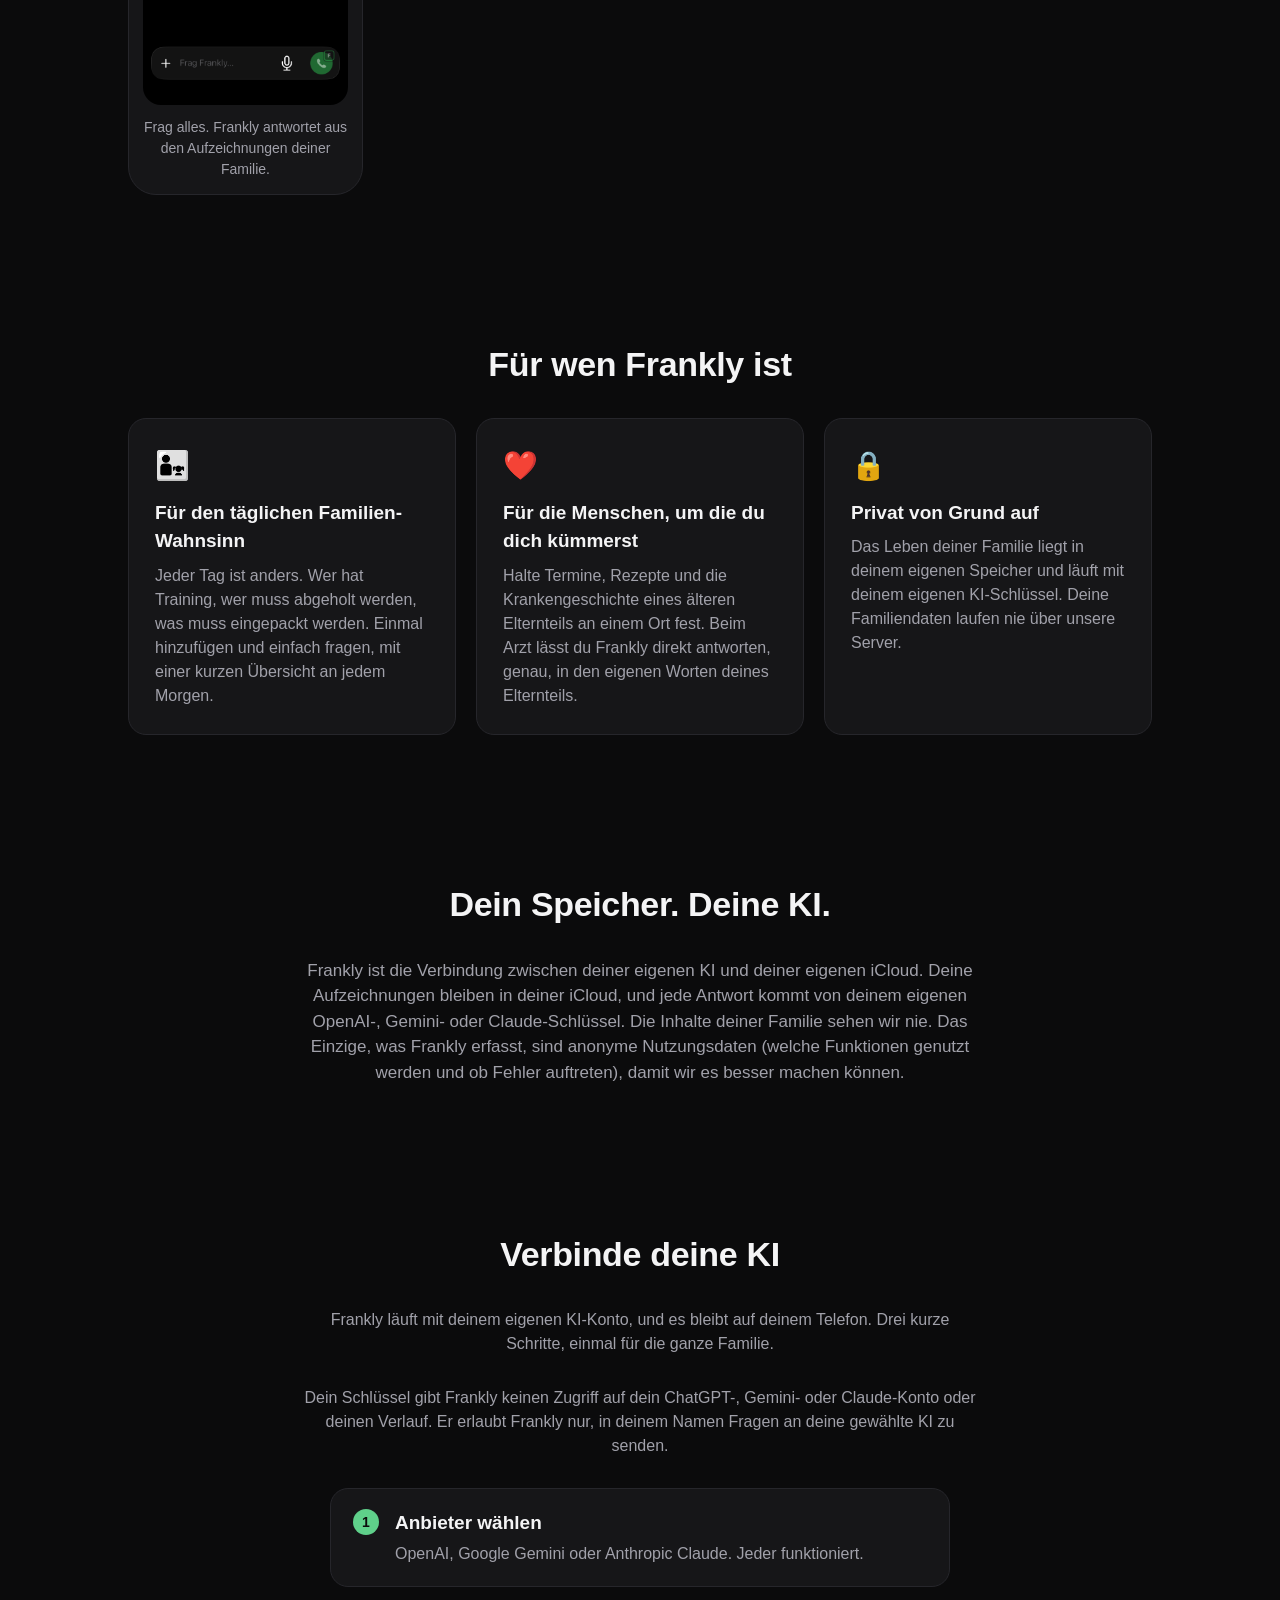
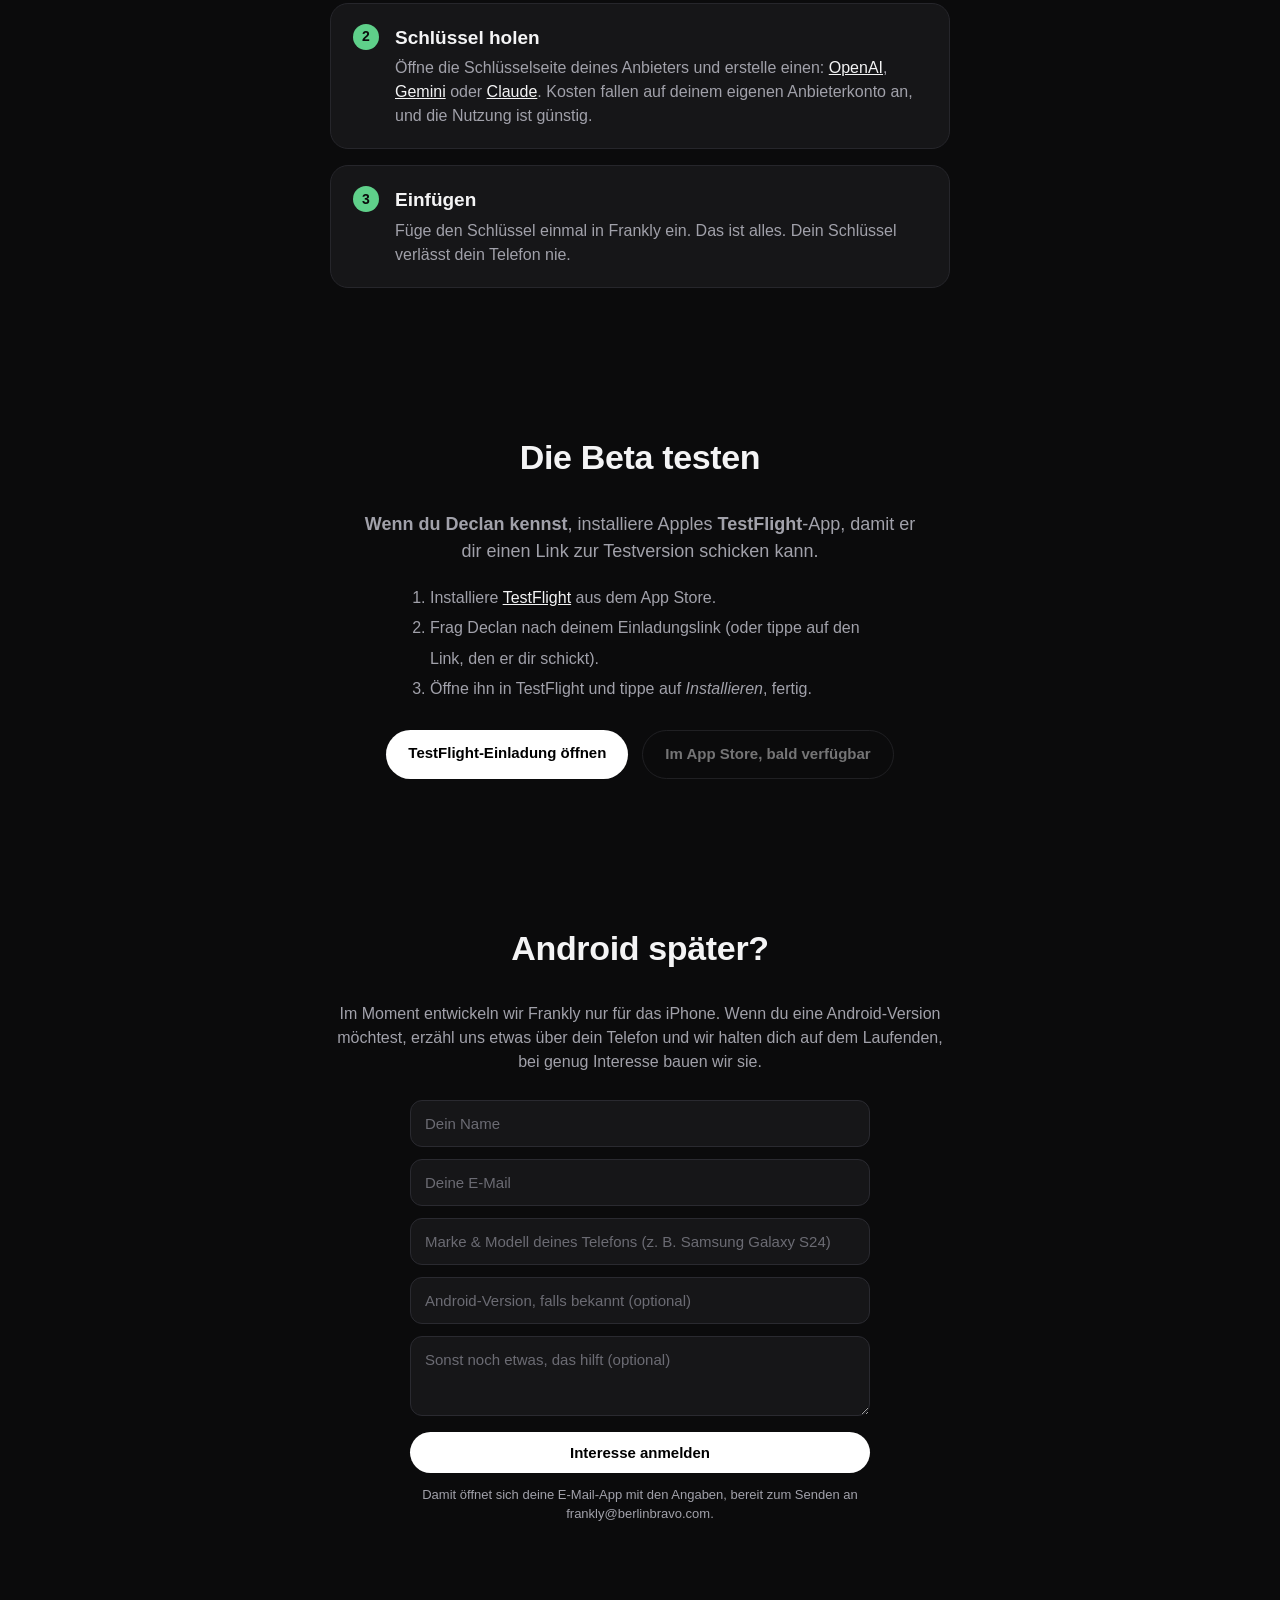
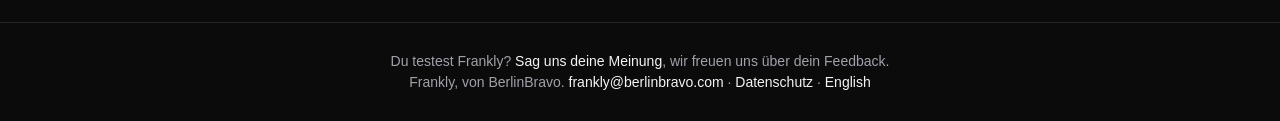
==== commit 49ed133f: "Website: add Declan's locked API-key privacy reassurance line (EN+DE) to Connect-your-AI, app↔site a" ====
--- a/de.html
+++ b/de.html
@@ -99,6 +99,7 @@
   <section class="getkey" id="getkey">
     <h2>Verbinde deine KI</h2>
     <p class="apology">Frankly läuft mit deinem eigenen KI-Konto, und es bleibt auf deinem Telefon. Drei kurze Schritte, einmal für die ganze Familie.</p>
+    <p class="apology">Dein Schlüssel gibt Frankly keinen Zugriff auf dein ChatGPT-, Gemini- oder Claude-Konto oder deinen Verlauf. Er erlaubt Frankly nur, in deinem Namen Fragen an deine gewählte KI zu senden.</p>
     <ol class="steps">
       <li class="step">
         <span class="badge">1</span>
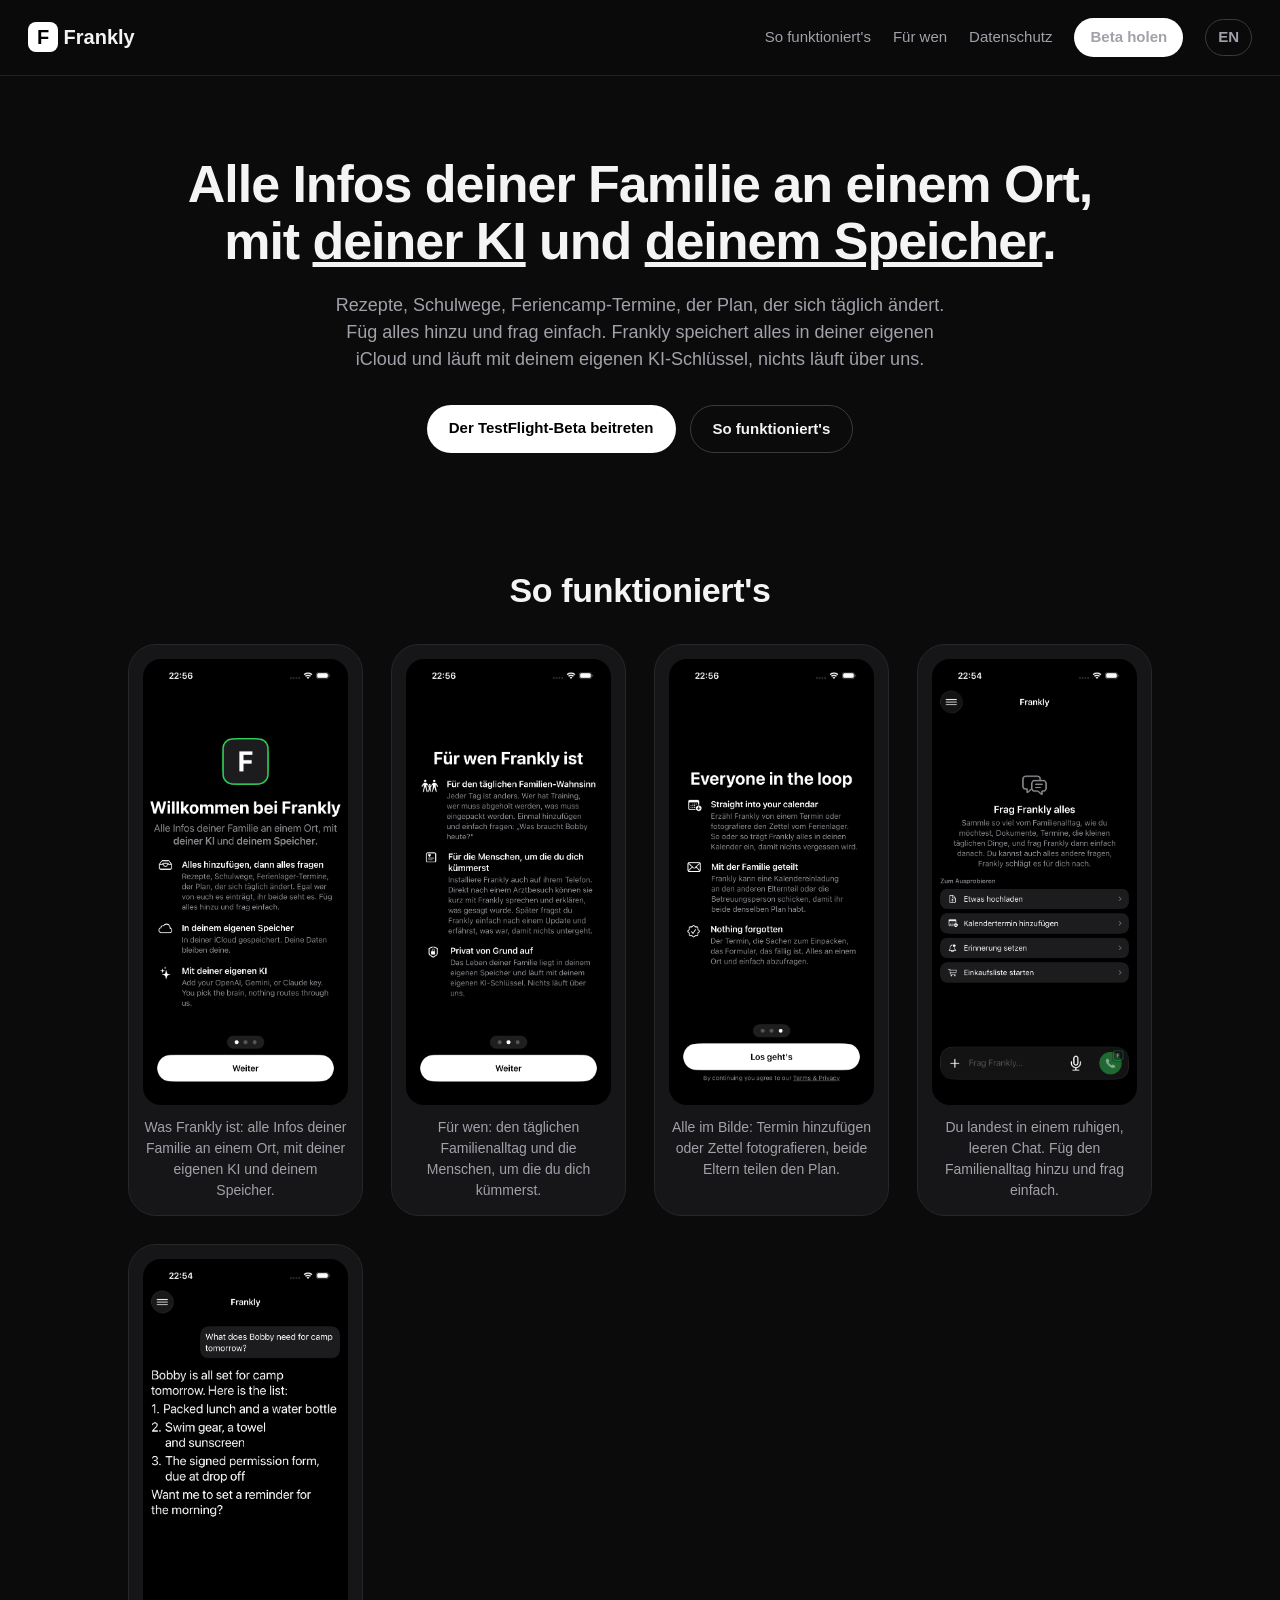
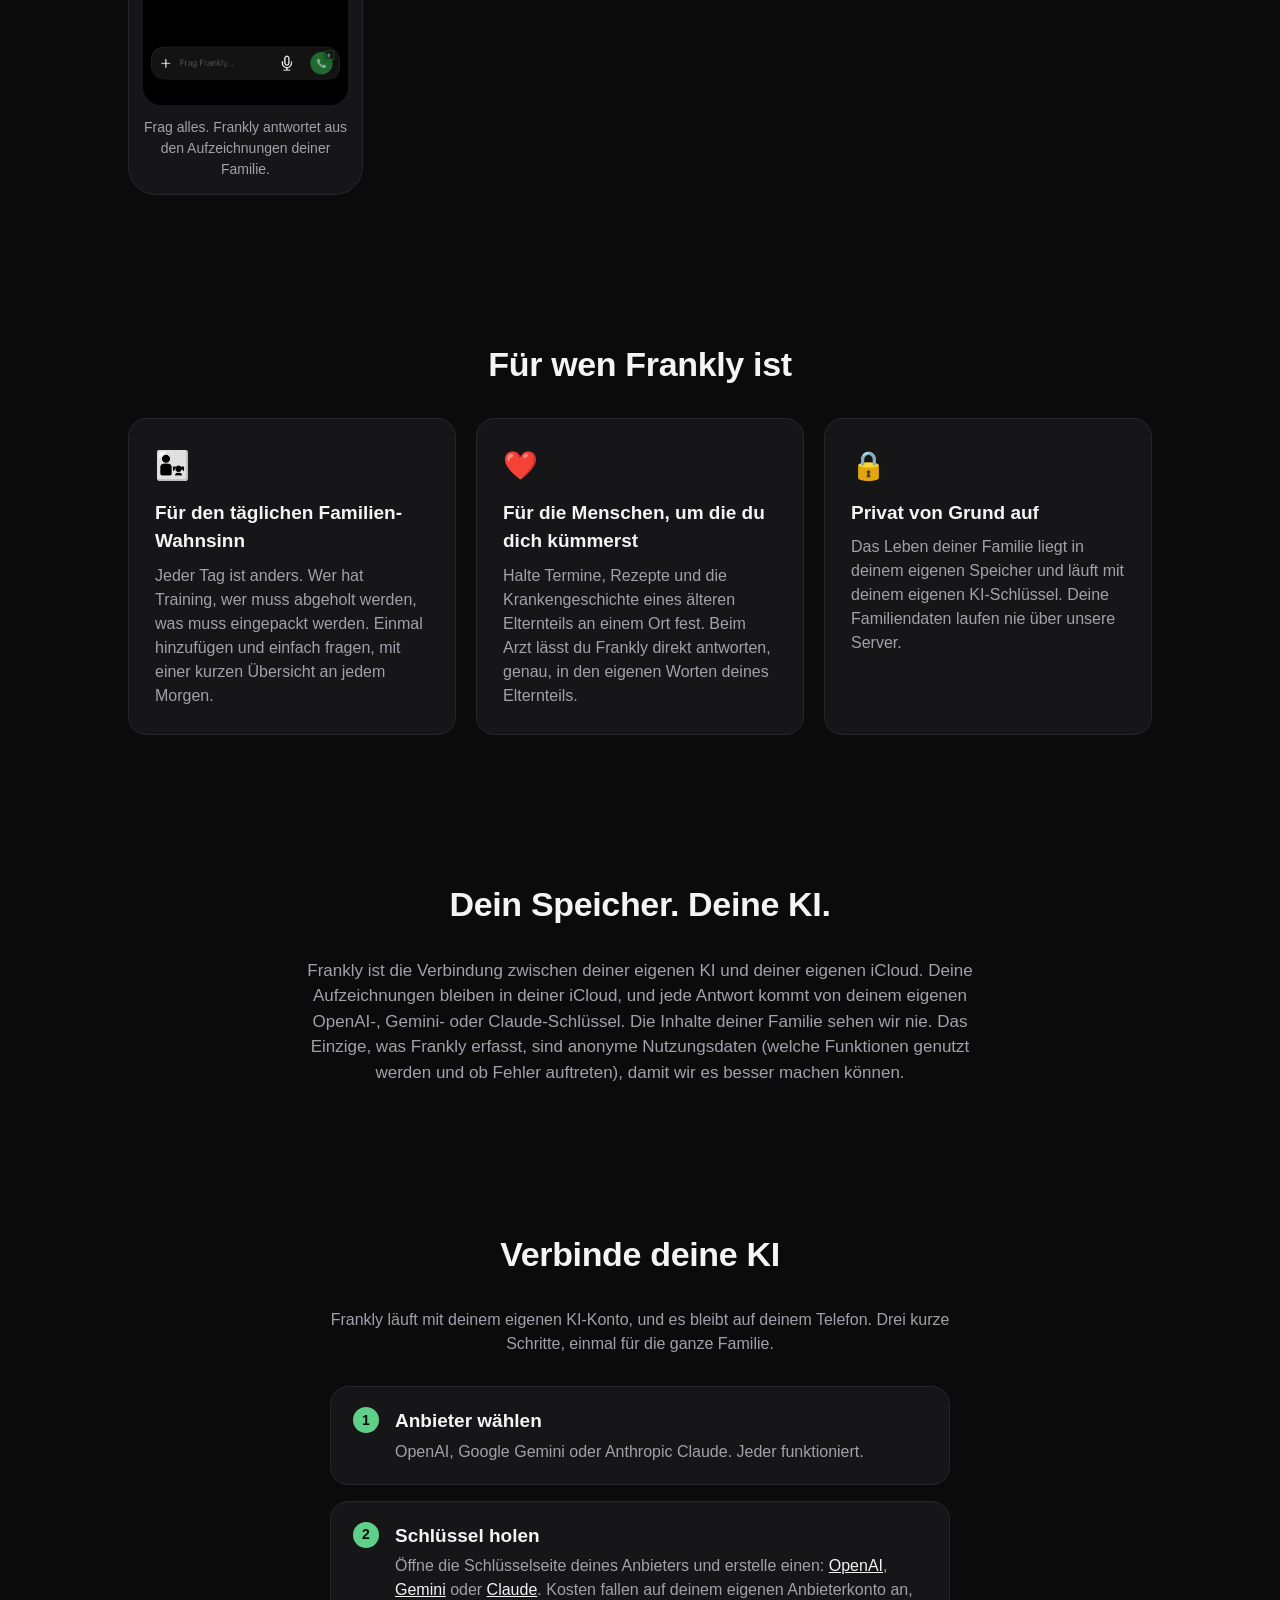
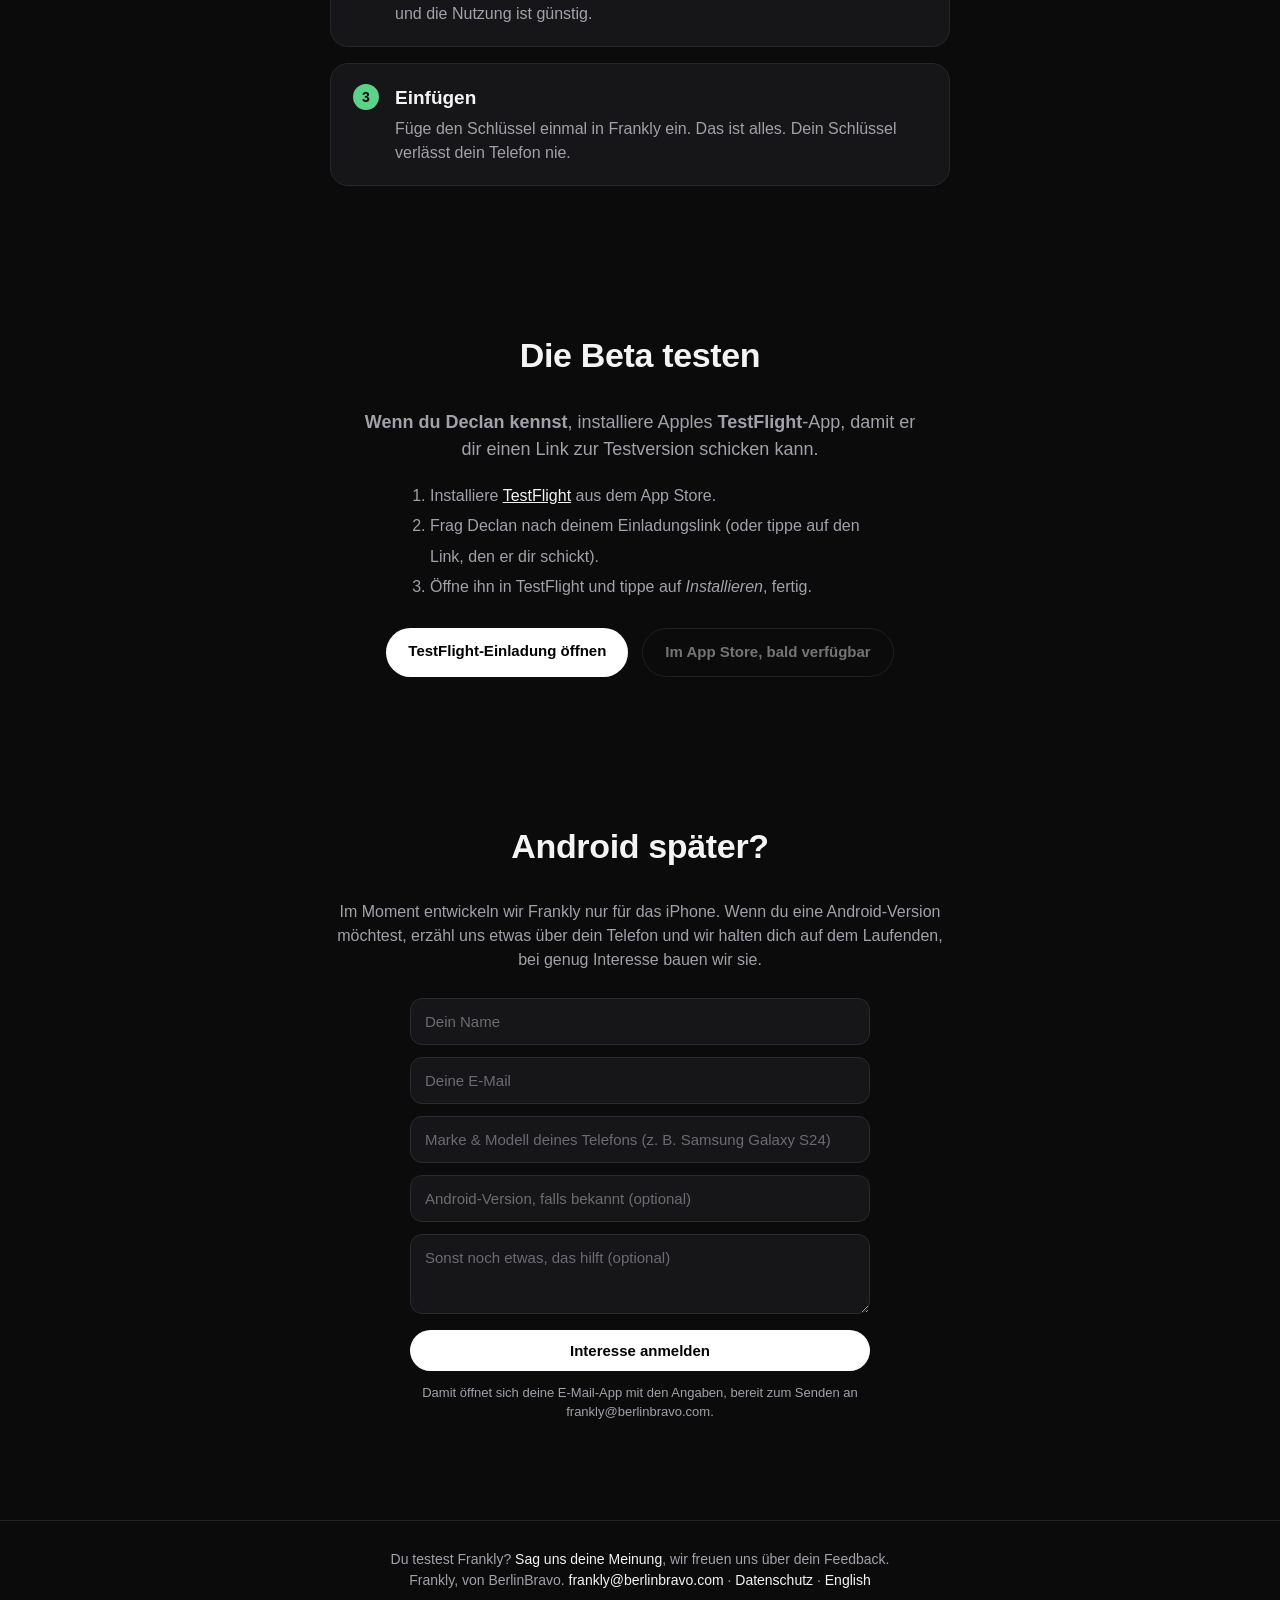
==== commit aaa5b0e7: "fix(meta): use welcome screen as og:image share thumbnail (was the chat/Bobby screenshot)" ====
--- a/de.html
+++ b/de.html
@@ -13,12 +13,12 @@
   <meta property="og:url" content="https://frankly.berlinbravo.com/de.html" />
   <meta property="og:title" content="Frankly, alle Infos deiner Familie an einem Ort" />
   <meta property="og:description" content="Foto vom Zettel, die Termine sind im Kalender, und ihr beide seht sie. In deiner eigenen iCloud, mit deiner eigenen KI. Nichts läuft über uns." />
-  <meta property="og:image" content="https://frankly.berlinbravo.com/screenshots/chat-de.png" />
-  <meta property="og:image:alt" content="Ein Gespräch mit Frankly über die Pläne deiner Familie" />
+  <meta property="og:image" content="https://frankly.berlinbravo.com/screenshots/welcome-de.png" />
+  <meta property="og:image:alt" content="Willkommen bei Frankly, das Leben deiner Familie an einem Ort" />
   <meta name="twitter:card" content="summary_large_image" />
   <meta name="twitter:title" content="Frankly, alle Infos deiner Familie an einem Ort" />
   <meta name="twitter:description" content="Foto vom Zettel, die Termine sind im Kalender, und ihr beide seht sie. In deiner eigenen iCloud, mit deiner eigenen KI." />
-  <meta name="twitter:image" content="https://frankly.berlinbravo.com/screenshots/chat-de.png" />
+  <meta name="twitter:image" content="https://frankly.berlinbravo.com/screenshots/welcome-de.png" />
   <link rel="alternate" hreflang="en" href="https://frankly.berlinbravo.com/" />
   <link rel="alternate" hreflang="de" href="https://frankly.berlinbravo.com/de.html" />
   <link rel="stylesheet" href="styles.css" />
@@ -99,7 +99,6 @@
   <section class="getkey" id="getkey">
     <h2>Verbinde deine KI</h2>
     <p class="apology">Frankly läuft mit deinem eigenen KI-Konto, und es bleibt auf deinem Telefon. Drei kurze Schritte, einmal für die ganze Familie.</p>
-    <p class="apology">Dein Schlüssel gibt Frankly keinen Zugriff auf dein ChatGPT-, Gemini- oder Claude-Konto oder deinen Verlauf. Er erlaubt Frankly nur, in deinem Namen Fragen an deine gewählte KI zu senden.</p>
     <ol class="steps">
       <li class="step">
         <span class="badge">1</span>
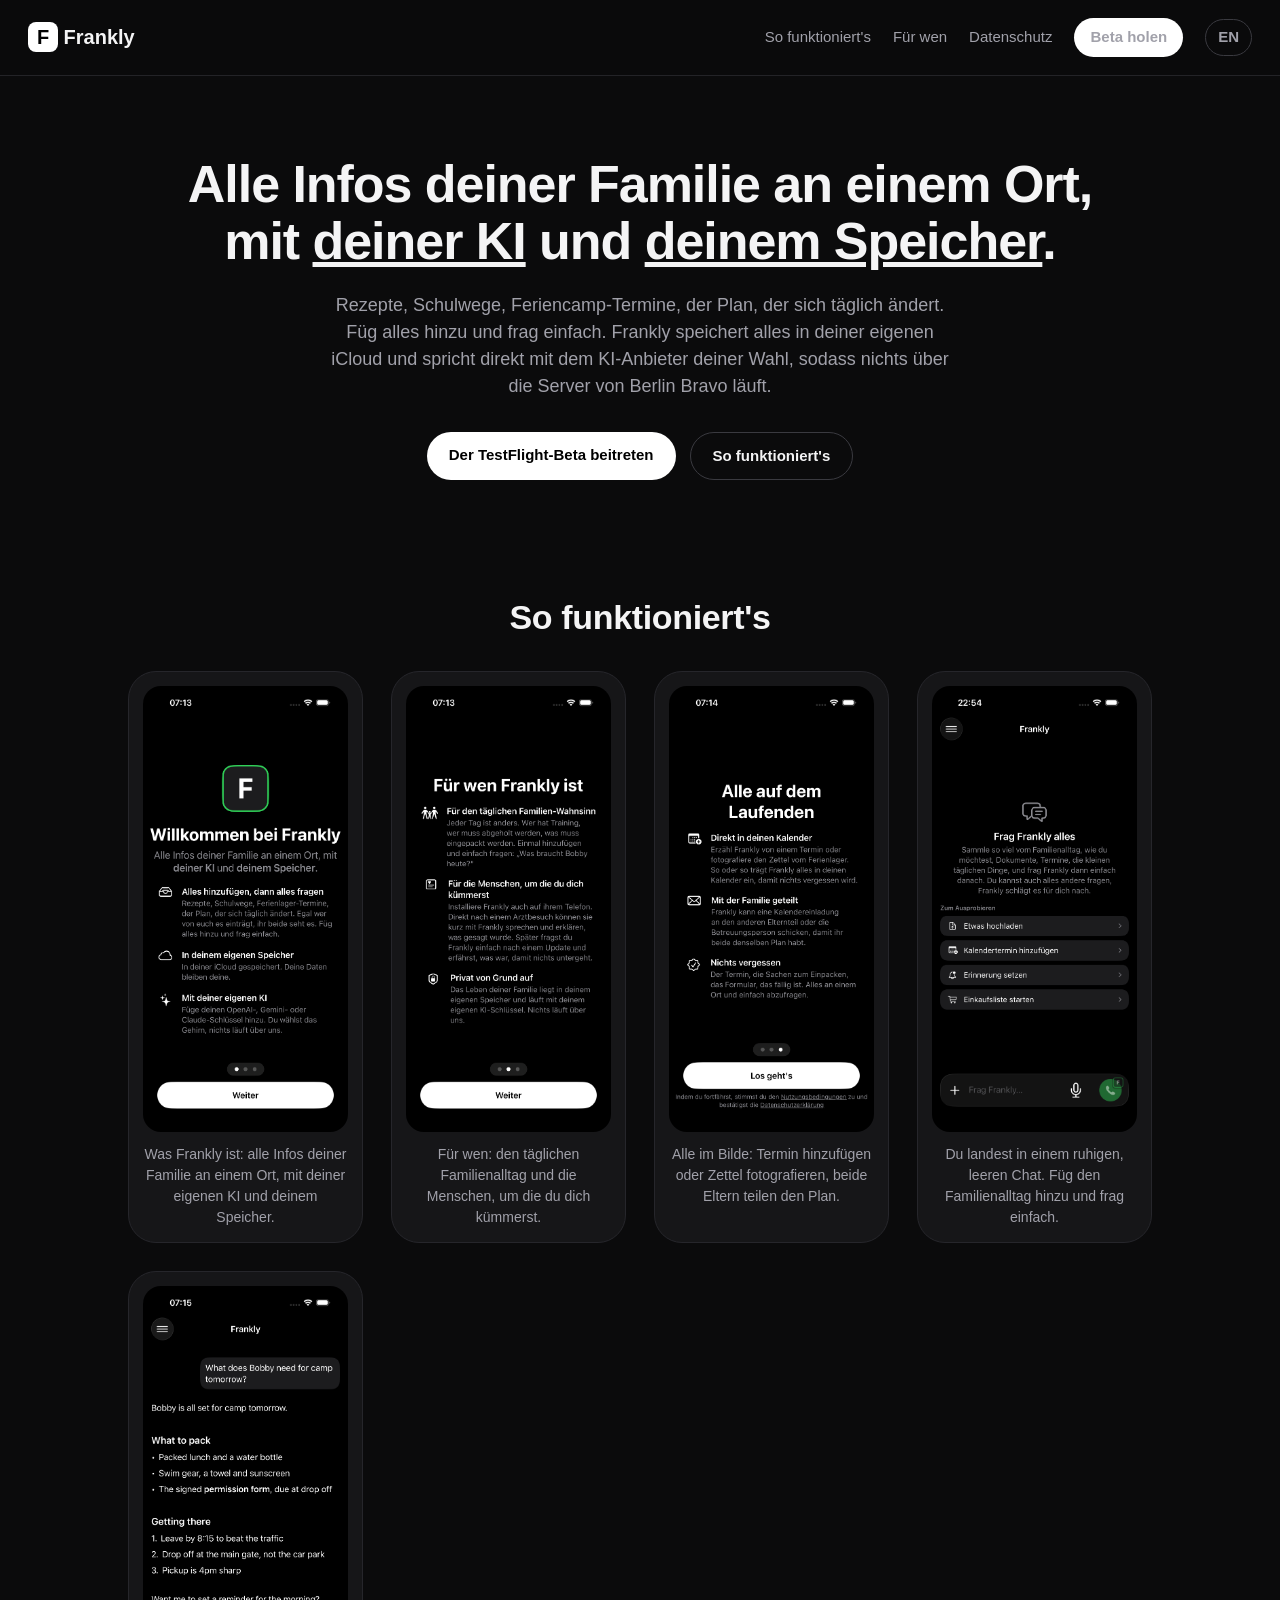
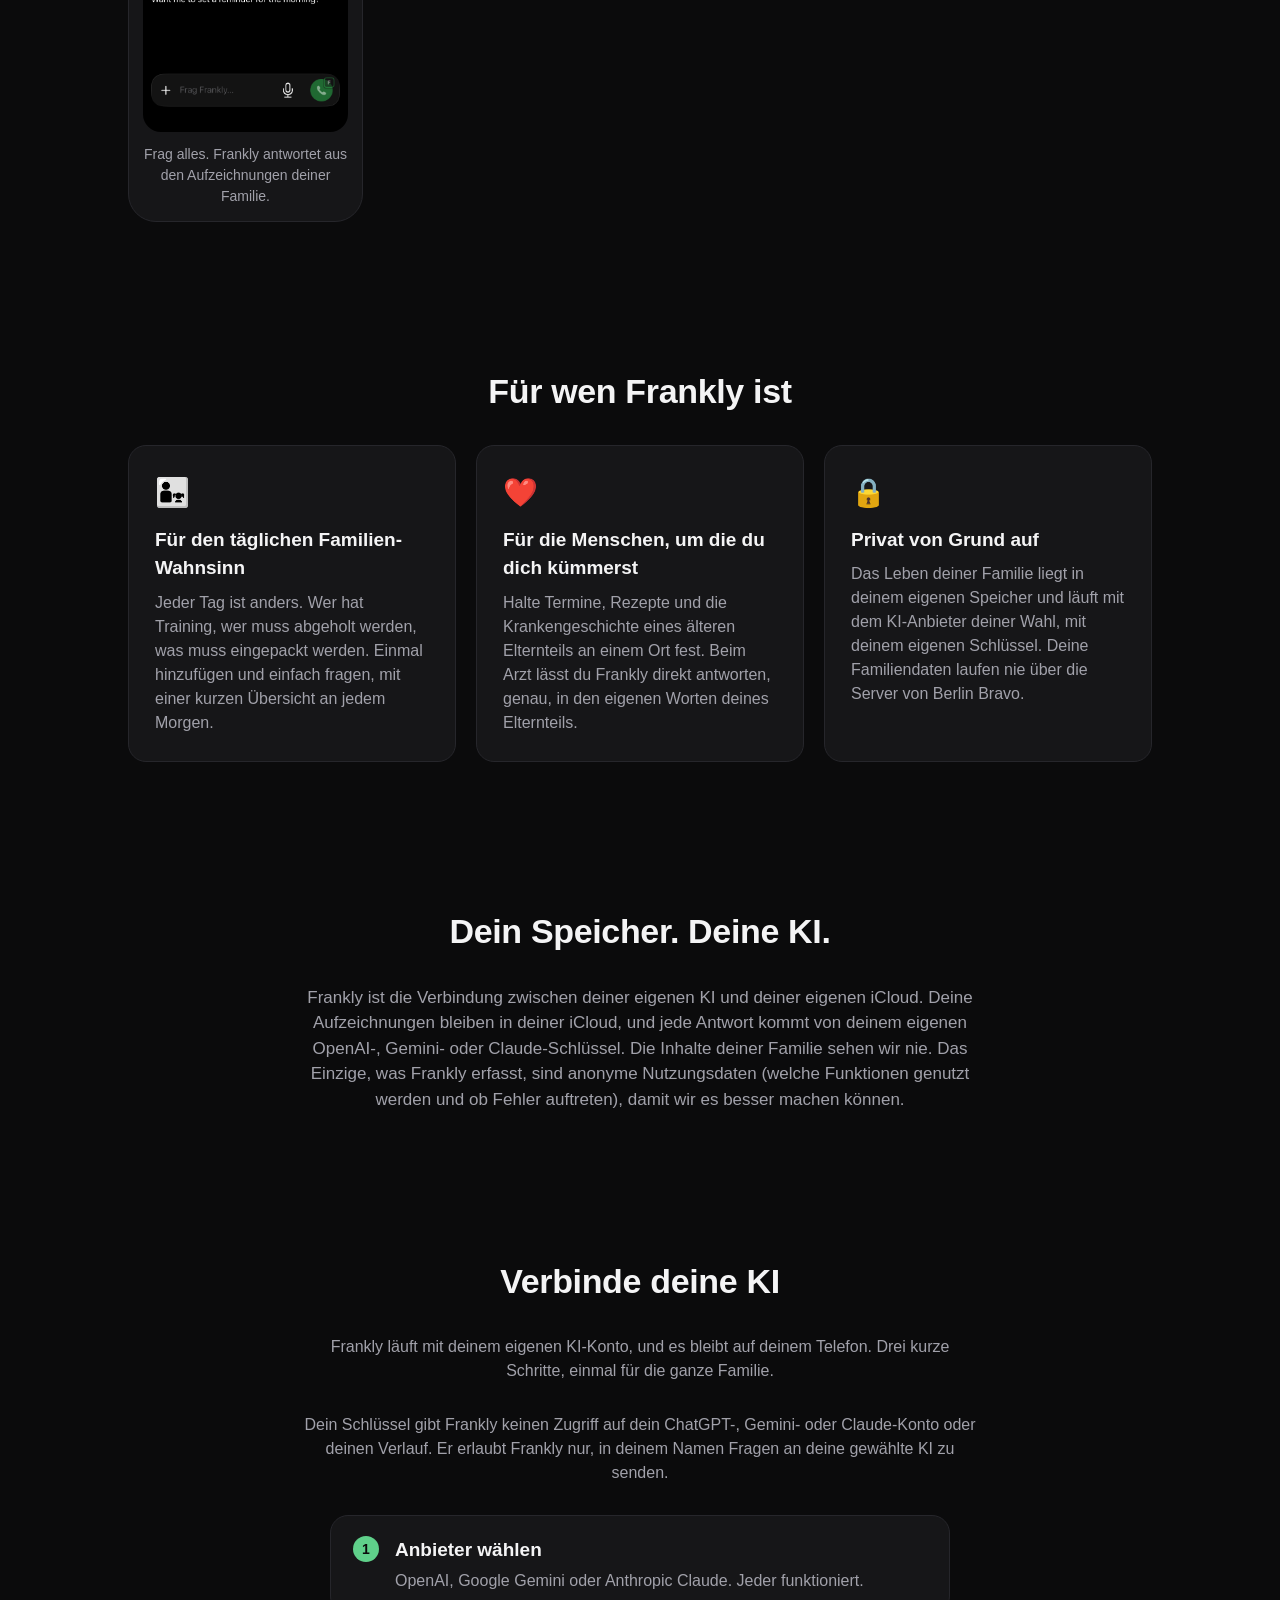
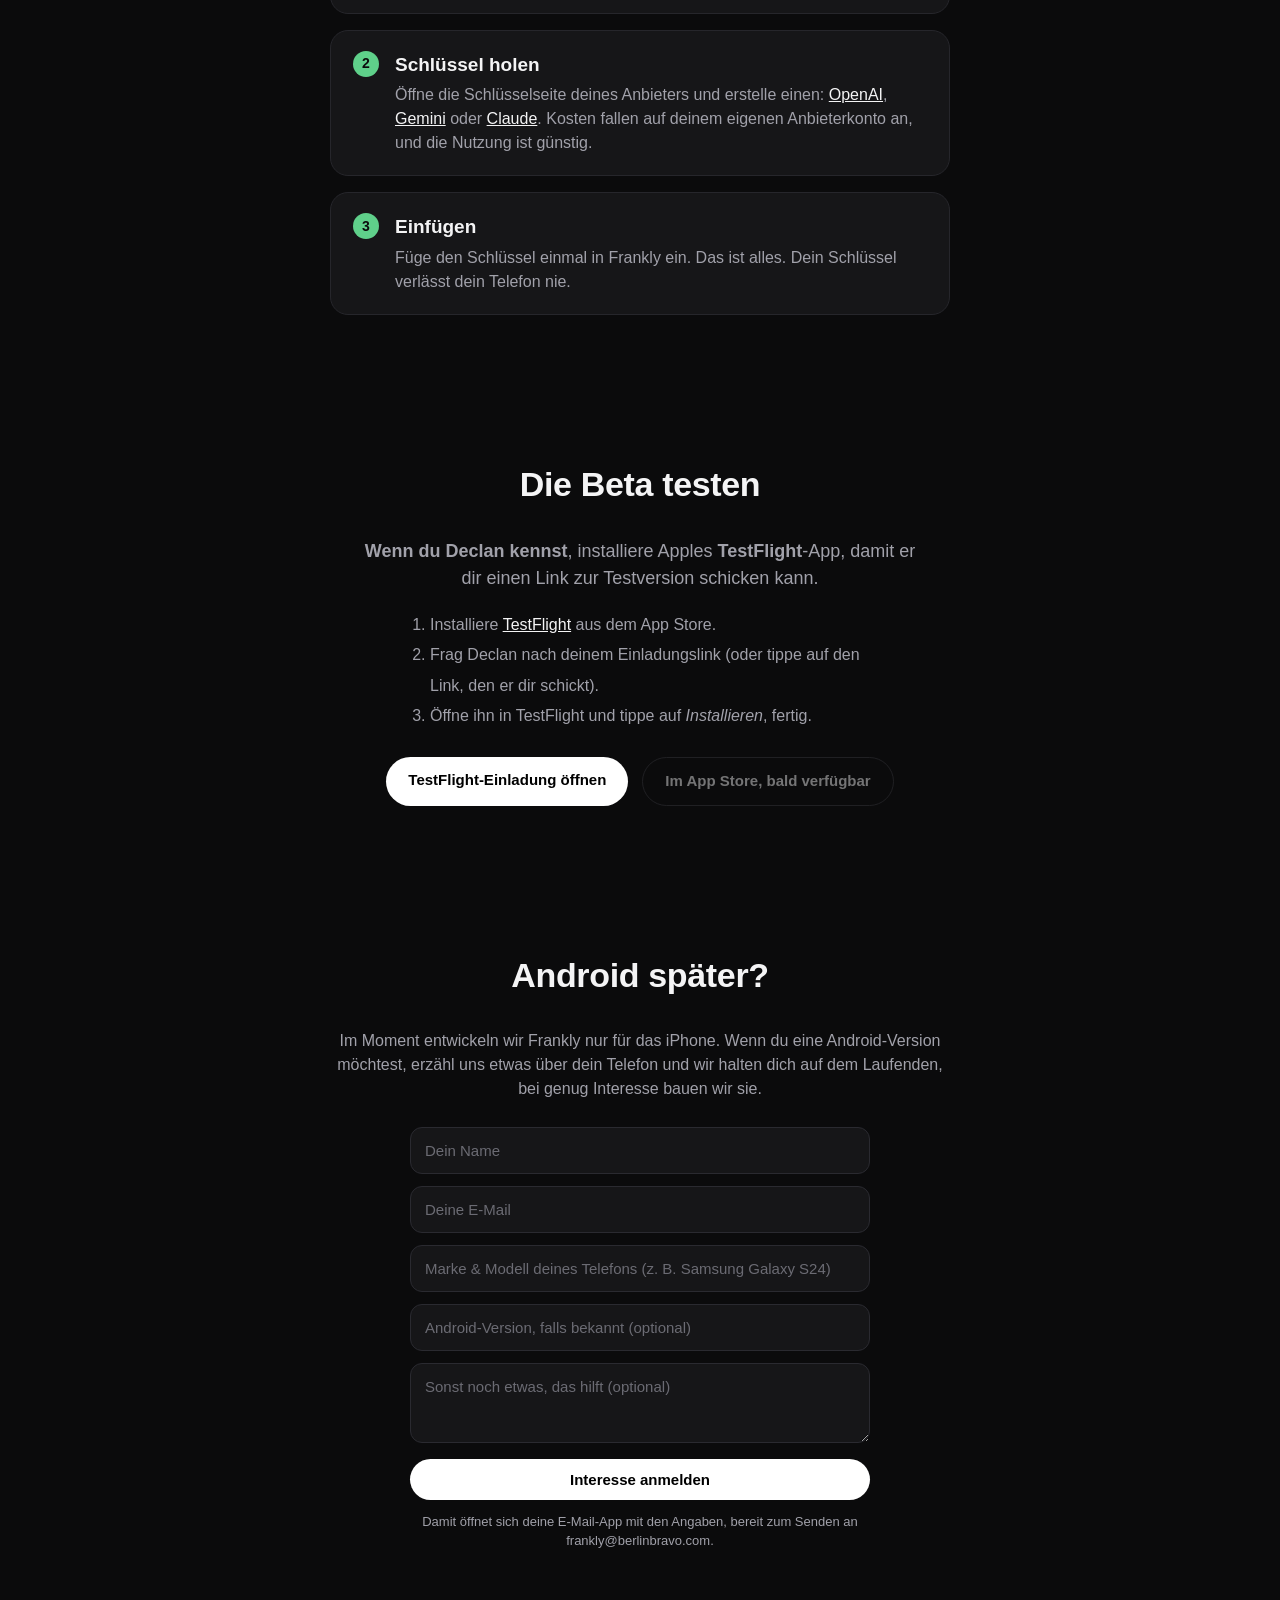
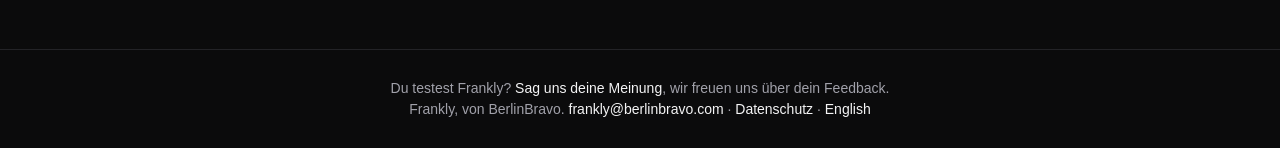
==== commit c2e443c0: "Website copy: scope + pair the privacy claim per privacy-owner ruling (da3b62cf/498cb140) — 'nothing" ====
--- a/de.html
+++ b/de.html
@@ -12,13 +12,13 @@
   <meta property="og:locale:alternate" content="en_GB" />
   <meta property="og:url" content="https://frankly.berlinbravo.com/de.html" />
   <meta property="og:title" content="Frankly, alle Infos deiner Familie an einem Ort" />
-  <meta property="og:description" content="Foto vom Zettel, die Termine sind im Kalender, und ihr beide seht sie. In deiner eigenen iCloud, mit deiner eigenen KI. Nichts läuft über uns." />
-  <meta property="og:image" content="https://frankly.berlinbravo.com/screenshots/welcome-de.png" />
-  <meta property="og:image:alt" content="Willkommen bei Frankly, das Leben deiner Familie an einem Ort" />
+  <meta property="og:description" content="Foto vom Zettel, die Termine sind im Kalender, und ihr beide seht sie. In deiner eigenen iCloud, mit dem KI-Anbieter deiner Wahl. Nichts läuft über die Server von Berlin Bravo." />
+  <meta property="og:image" content="https://frankly.berlinbravo.com/screenshots/chat-de.png" />
+  <meta property="og:image:alt" content="Ein Gespräch mit Frankly über die Pläne deiner Familie" />
   <meta name="twitter:card" content="summary_large_image" />
   <meta name="twitter:title" content="Frankly, alle Infos deiner Familie an einem Ort" />
   <meta name="twitter:description" content="Foto vom Zettel, die Termine sind im Kalender, und ihr beide seht sie. In deiner eigenen iCloud, mit deiner eigenen KI." />
-  <meta name="twitter:image" content="https://frankly.berlinbravo.com/screenshots/welcome-de.png" />
+  <meta name="twitter:image" content="https://frankly.berlinbravo.com/screenshots/chat-de.png" />
   <link rel="alternate" hreflang="en" href="https://frankly.berlinbravo.com/" />
   <link rel="alternate" hreflang="de" href="https://frankly.berlinbravo.com/de.html" />
   <link rel="stylesheet" href="styles.css" />
@@ -37,7 +37,7 @@
 
   <section class="hero">
     <h1>Alle Infos deiner Familie an einem Ort,<br>mit <u>deiner KI</u> und <u>deinem Speicher</u>.</h1>
-    <p class="sub">Rezepte, Schulwege, Feriencamp-Termine, der Plan, der sich täglich ändert. Füg alles hinzu und frag einfach. Frankly speichert alles in deiner eigenen iCloud und läuft mit deinem eigenen KI-Schlüssel, nichts läuft über uns.</p>
+    <p class="sub">Rezepte, Schulwege, Feriencamp-Termine, der Plan, der sich täglich ändert. Füg alles hinzu und frag einfach. Frankly speichert alles in deiner eigenen iCloud und spricht direkt mit dem KI-Anbieter deiner Wahl, sodass nichts über die Server von Berlin Bravo läuft.</p>
     <div class="cta">
       <a class="btn" href="#get">Der TestFlight-Beta beitreten</a>
       <a class="btn btn-ghost" href="#how">So funktioniert's</a>
@@ -86,7 +86,7 @@
       <div class="card">
         <div class="ic">🔒</div>
         <h3>Privat von Grund auf</h3>
-        <p>Das Leben deiner Familie liegt in deinem eigenen Speicher und läuft mit deinem eigenen KI-Schlüssel. Deine Familiendaten laufen nie über unsere Server.</p>
+        <p>Das Leben deiner Familie liegt in deinem eigenen Speicher und läuft mit dem KI-Anbieter deiner Wahl, mit deinem eigenen Schlüssel. Deine Familiendaten laufen nie über die Server von Berlin Bravo.</p>
       </div>
     </div>
   </section>
@@ -99,6 +99,7 @@
   <section class="getkey" id="getkey">
     <h2>Verbinde deine KI</h2>
     <p class="apology">Frankly läuft mit deinem eigenen KI-Konto, und es bleibt auf deinem Telefon. Drei kurze Schritte, einmal für die ganze Familie.</p>
+    <p class="apology">Dein Schlüssel gibt Frankly keinen Zugriff auf dein ChatGPT-, Gemini- oder Claude-Konto oder deinen Verlauf. Er erlaubt Frankly nur, in deinem Namen Fragen an deine gewählte KI zu senden.</p>
     <ol class="steps">
       <li class="step">
         <span class="badge">1</span>
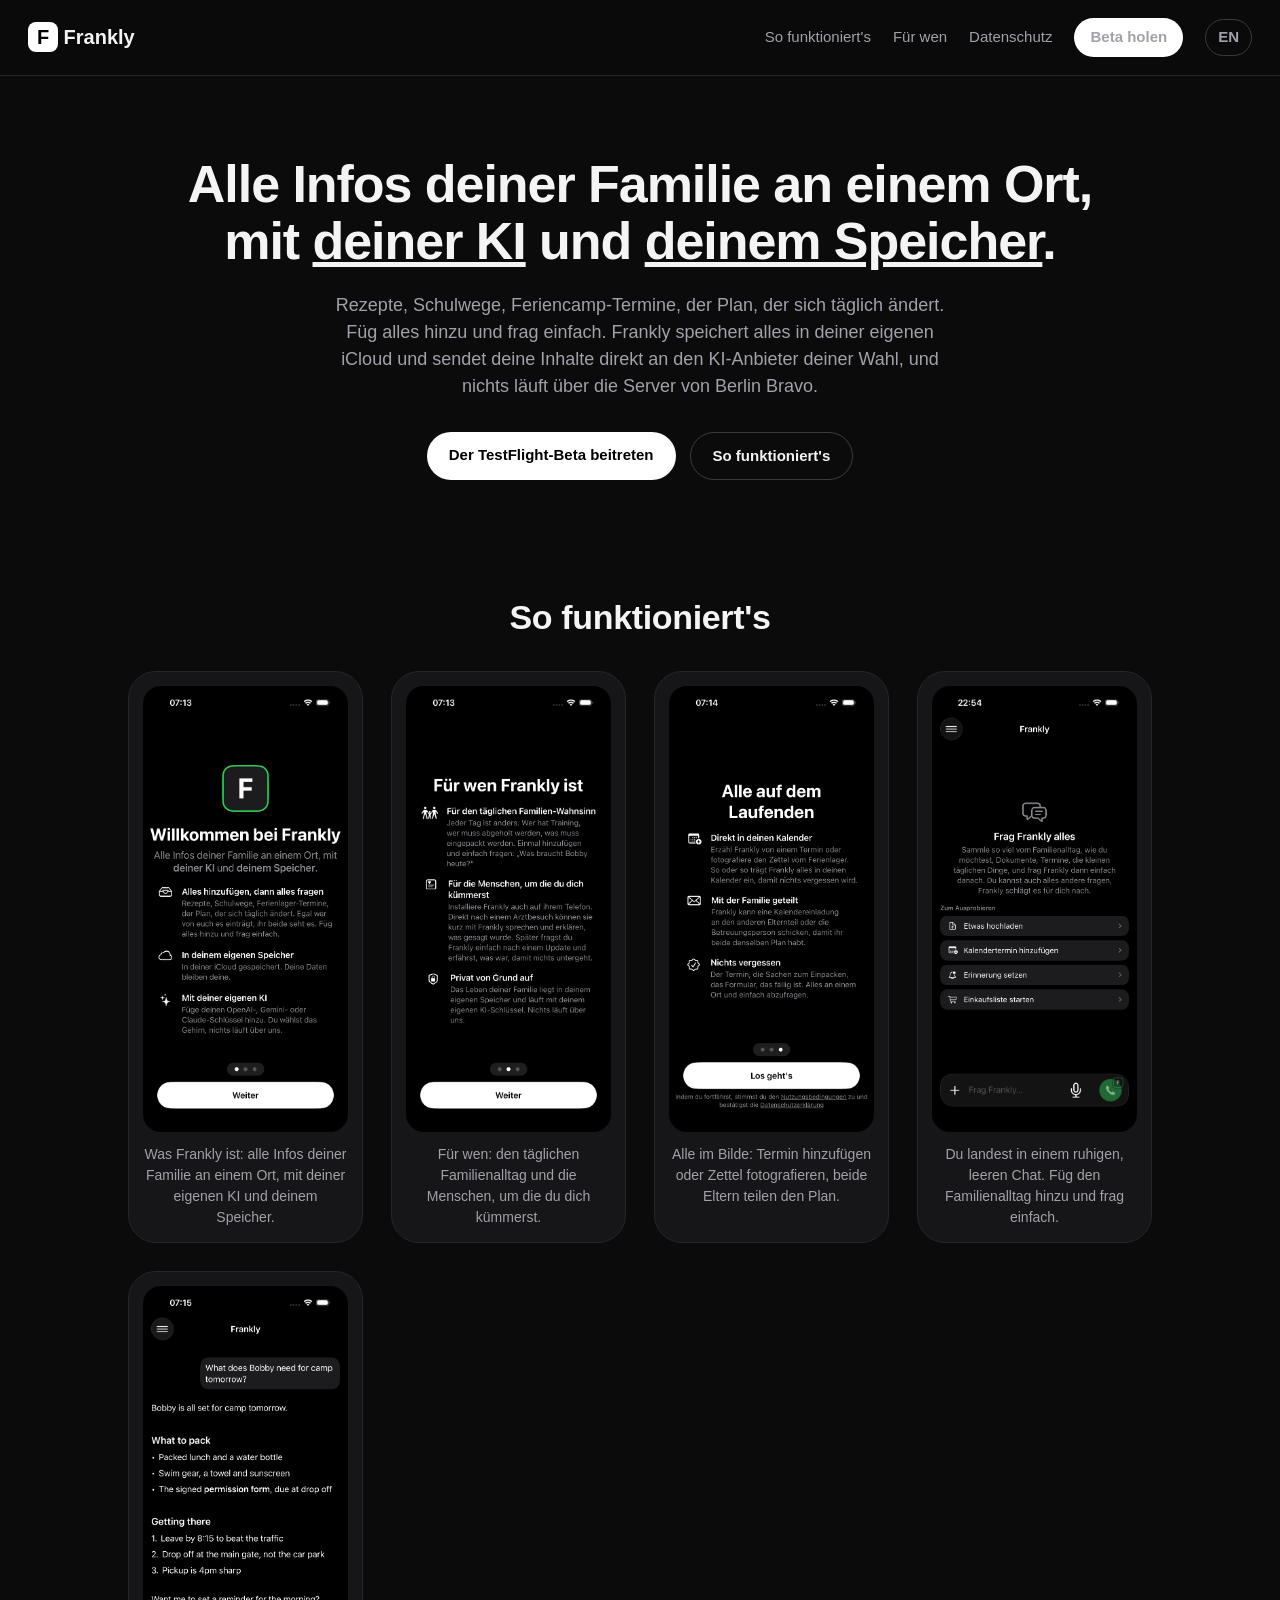
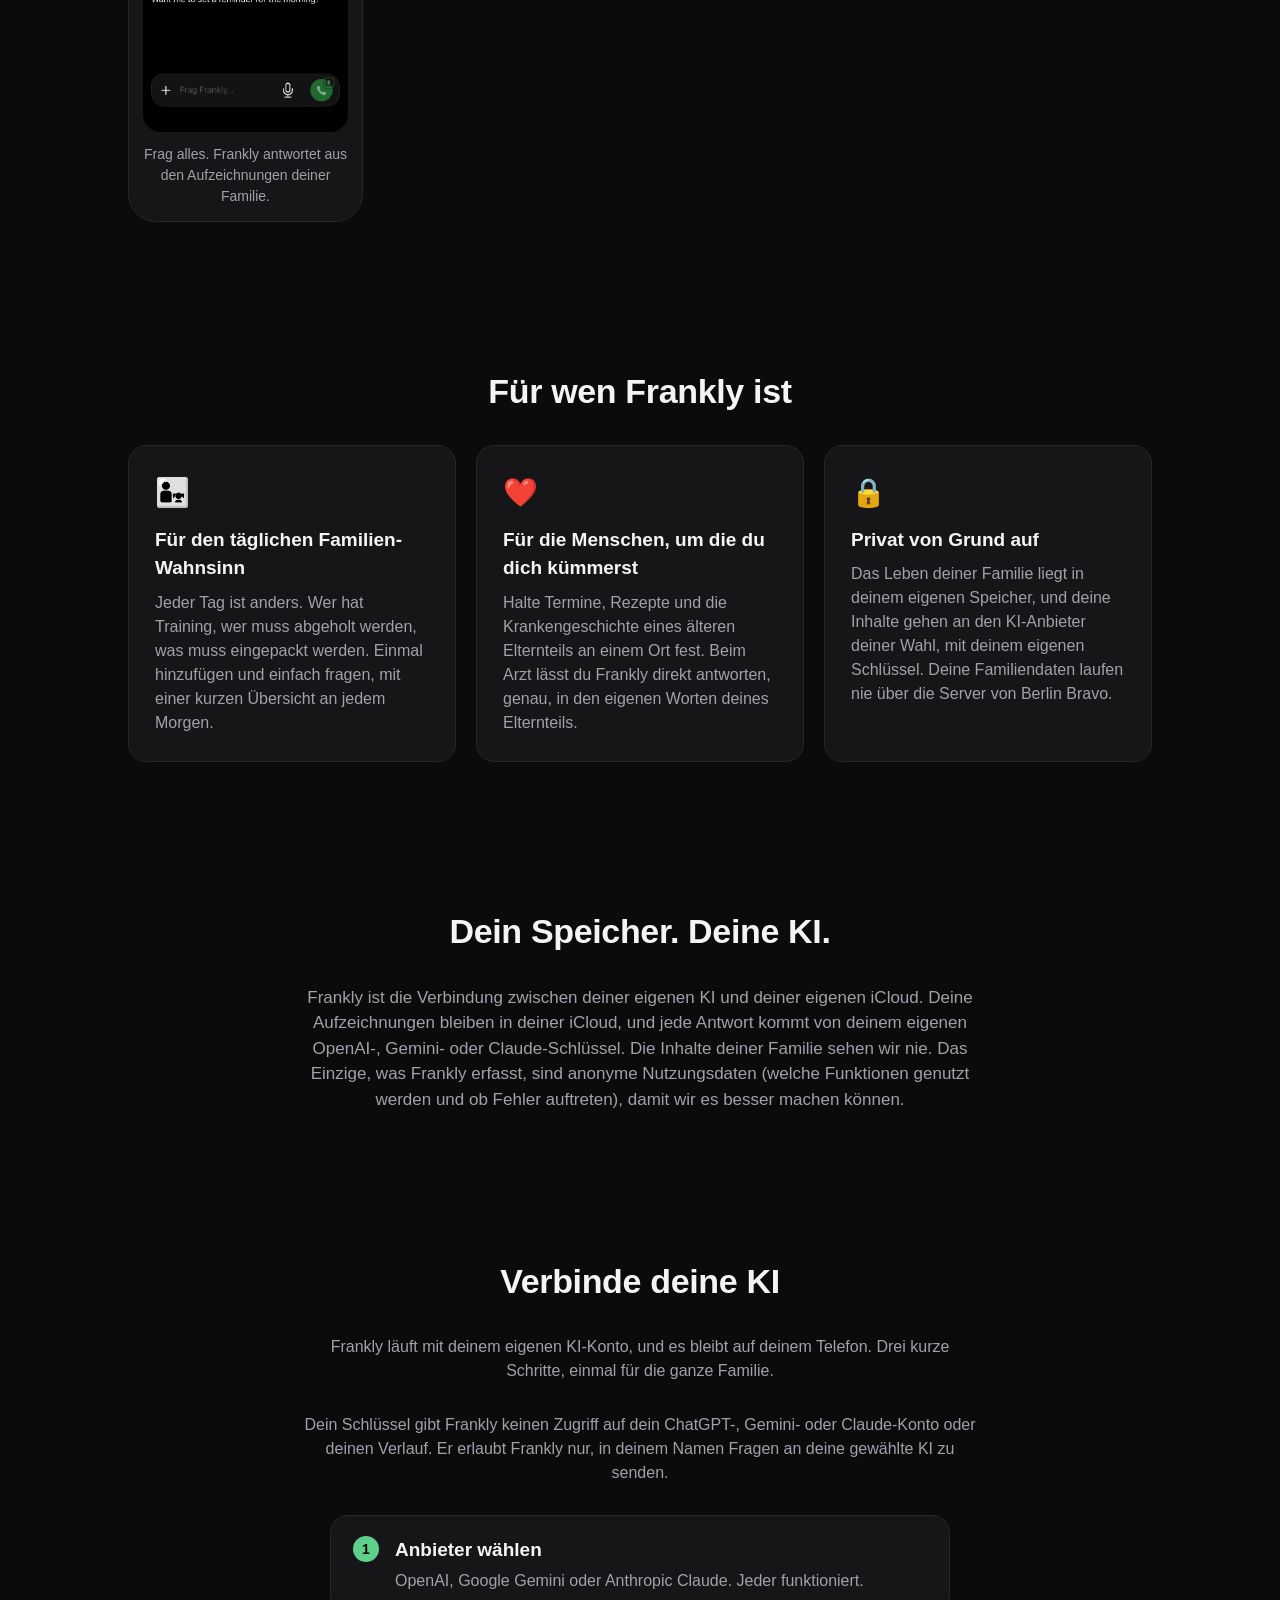
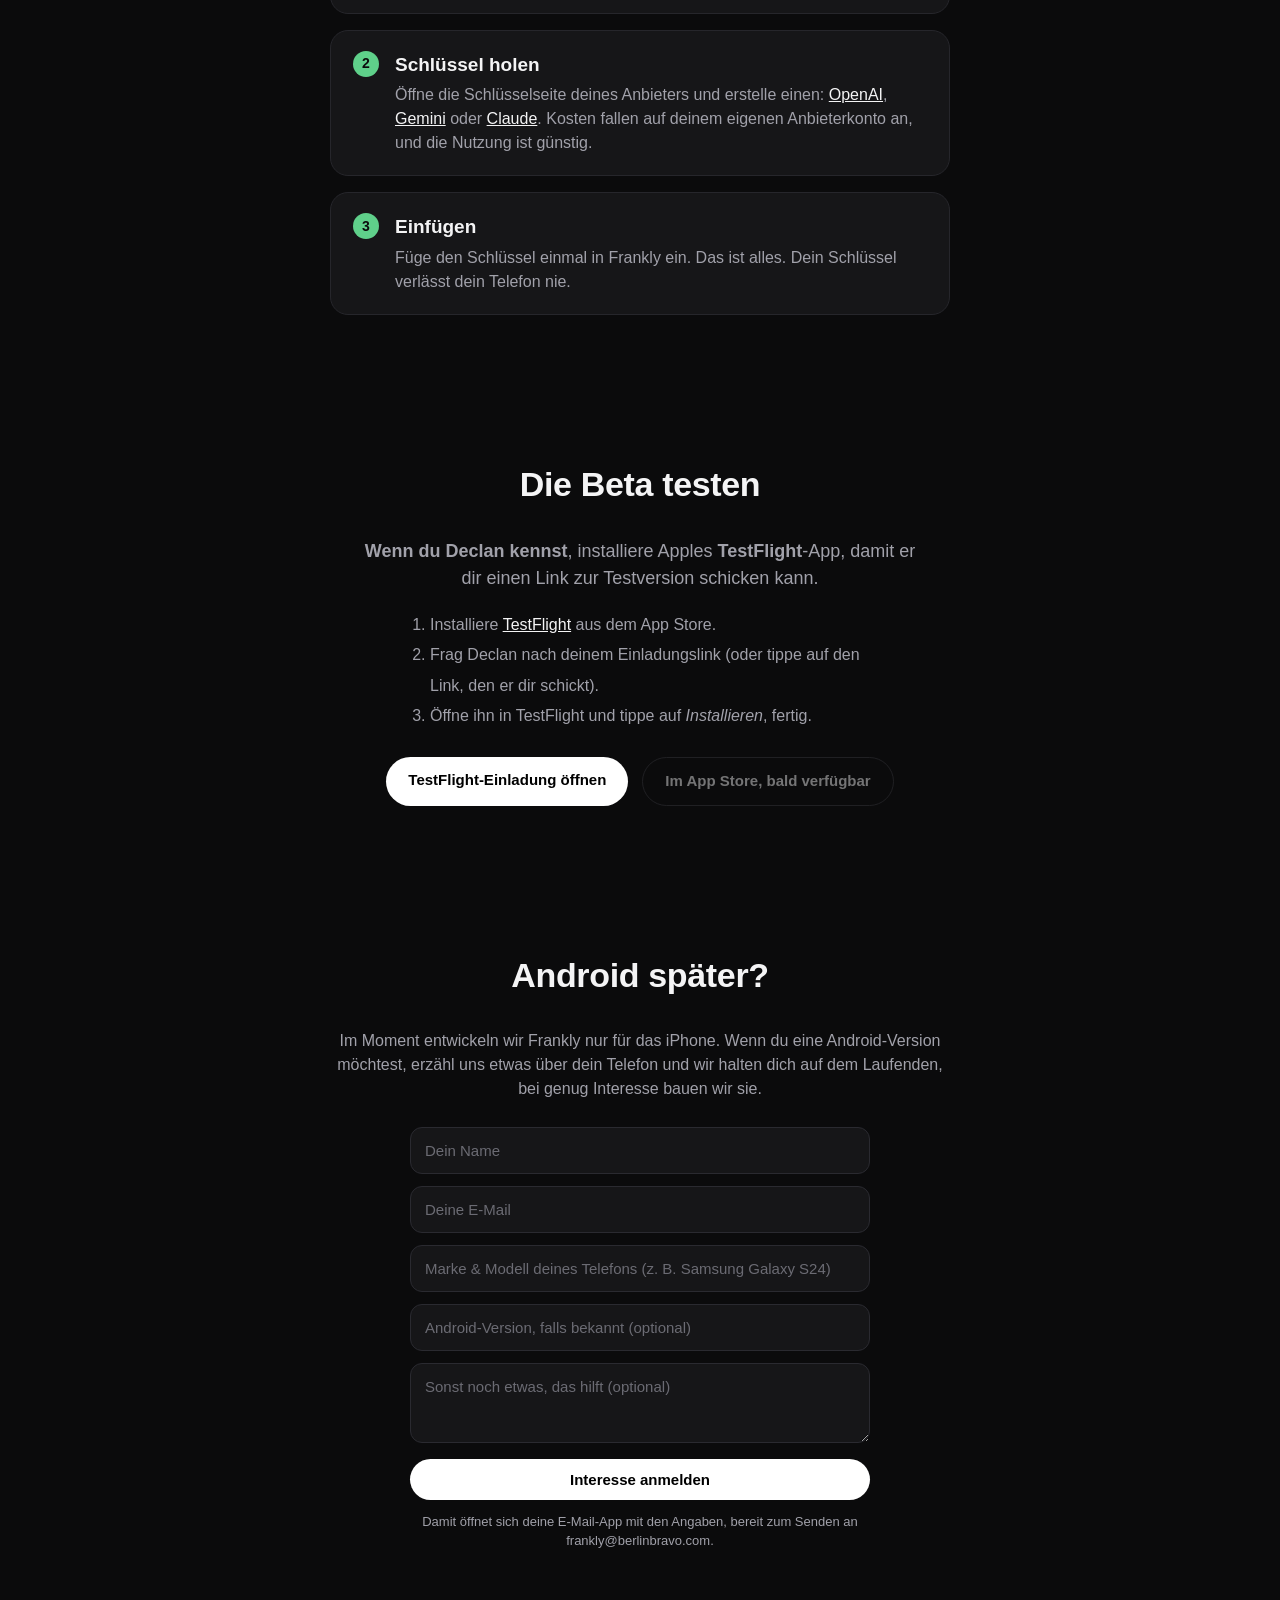
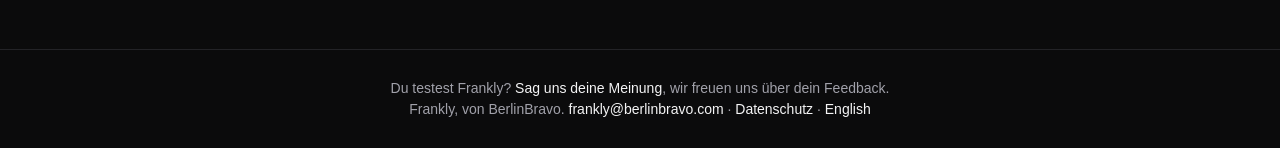
==== commit bd468825: "Website DE copy: send-verb tightening per Prompts' tri-model re-gate (67363b4d) — DE egress now expl" ====
--- a/de.html
+++ b/de.html
@@ -12,7 +12,7 @@
   <meta property="og:locale:alternate" content="en_GB" />
   <meta property="og:url" content="https://frankly.berlinbravo.com/de.html" />
   <meta property="og:title" content="Frankly, alle Infos deiner Familie an einem Ort" />
-  <meta property="og:description" content="Foto vom Zettel, die Termine sind im Kalender, und ihr beide seht sie. In deiner eigenen iCloud, mit dem KI-Anbieter deiner Wahl. Nichts läuft über die Server von Berlin Bravo." />
+  <meta property="og:description" content="Foto vom Zettel, die Termine sind im Kalender, und ihr beide seht sie. In deiner eigenen iCloud. Deine Inhalte gehen direkt an den KI-Anbieter deiner Wahl. Nichts läuft über die Server von Berlin Bravo." />
   <meta property="og:image" content="https://frankly.berlinbravo.com/screenshots/chat-de.png" />
   <meta property="og:image:alt" content="Ein Gespräch mit Frankly über die Pläne deiner Familie" />
   <meta name="twitter:card" content="summary_large_image" />
@@ -37,7 +37,7 @@
 
   <section class="hero">
     <h1>Alle Infos deiner Familie an einem Ort,<br>mit <u>deiner KI</u> und <u>deinem Speicher</u>.</h1>
-    <p class="sub">Rezepte, Schulwege, Feriencamp-Termine, der Plan, der sich täglich ändert. Füg alles hinzu und frag einfach. Frankly speichert alles in deiner eigenen iCloud und spricht direkt mit dem KI-Anbieter deiner Wahl, sodass nichts über die Server von Berlin Bravo läuft.</p>
+    <p class="sub">Rezepte, Schulwege, Feriencamp-Termine, der Plan, der sich täglich ändert. Füg alles hinzu und frag einfach. Frankly speichert alles in deiner eigenen iCloud und sendet deine Inhalte direkt an den KI-Anbieter deiner Wahl, und nichts läuft über die Server von Berlin Bravo.</p>
     <div class="cta">
       <a class="btn" href="#get">Der TestFlight-Beta beitreten</a>
       <a class="btn btn-ghost" href="#how">So funktioniert's</a>
@@ -86,7 +86,7 @@
       <div class="card">
         <div class="ic">🔒</div>
         <h3>Privat von Grund auf</h3>
-        <p>Das Leben deiner Familie liegt in deinem eigenen Speicher und läuft mit dem KI-Anbieter deiner Wahl, mit deinem eigenen Schlüssel. Deine Familiendaten laufen nie über die Server von Berlin Bravo.</p>
+        <p>Das Leben deiner Familie liegt in deinem eigenen Speicher, und deine Inhalte gehen an den KI-Anbieter deiner Wahl, mit deinem eigenen Schlüssel. Deine Familiendaten laufen nie über die Server von Berlin Bravo.</p>
       </div>
     </div>
   </section>
